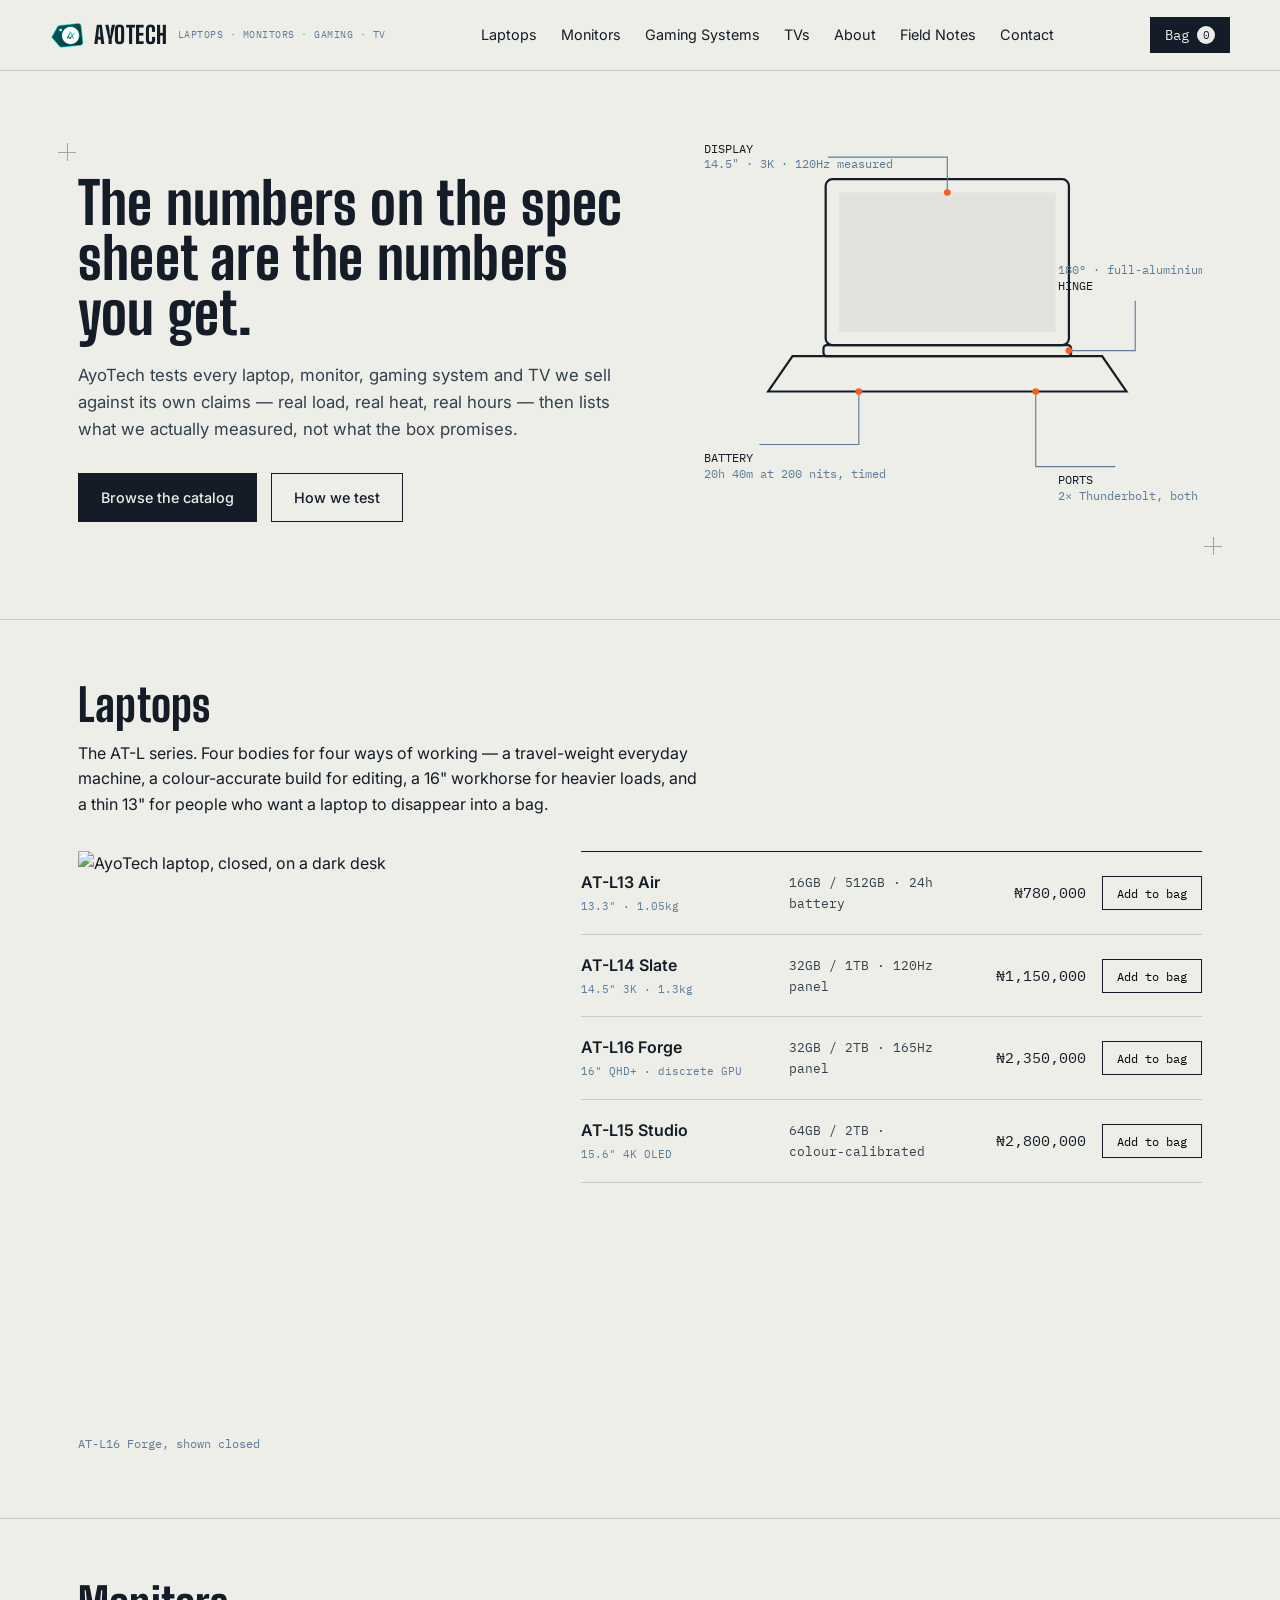
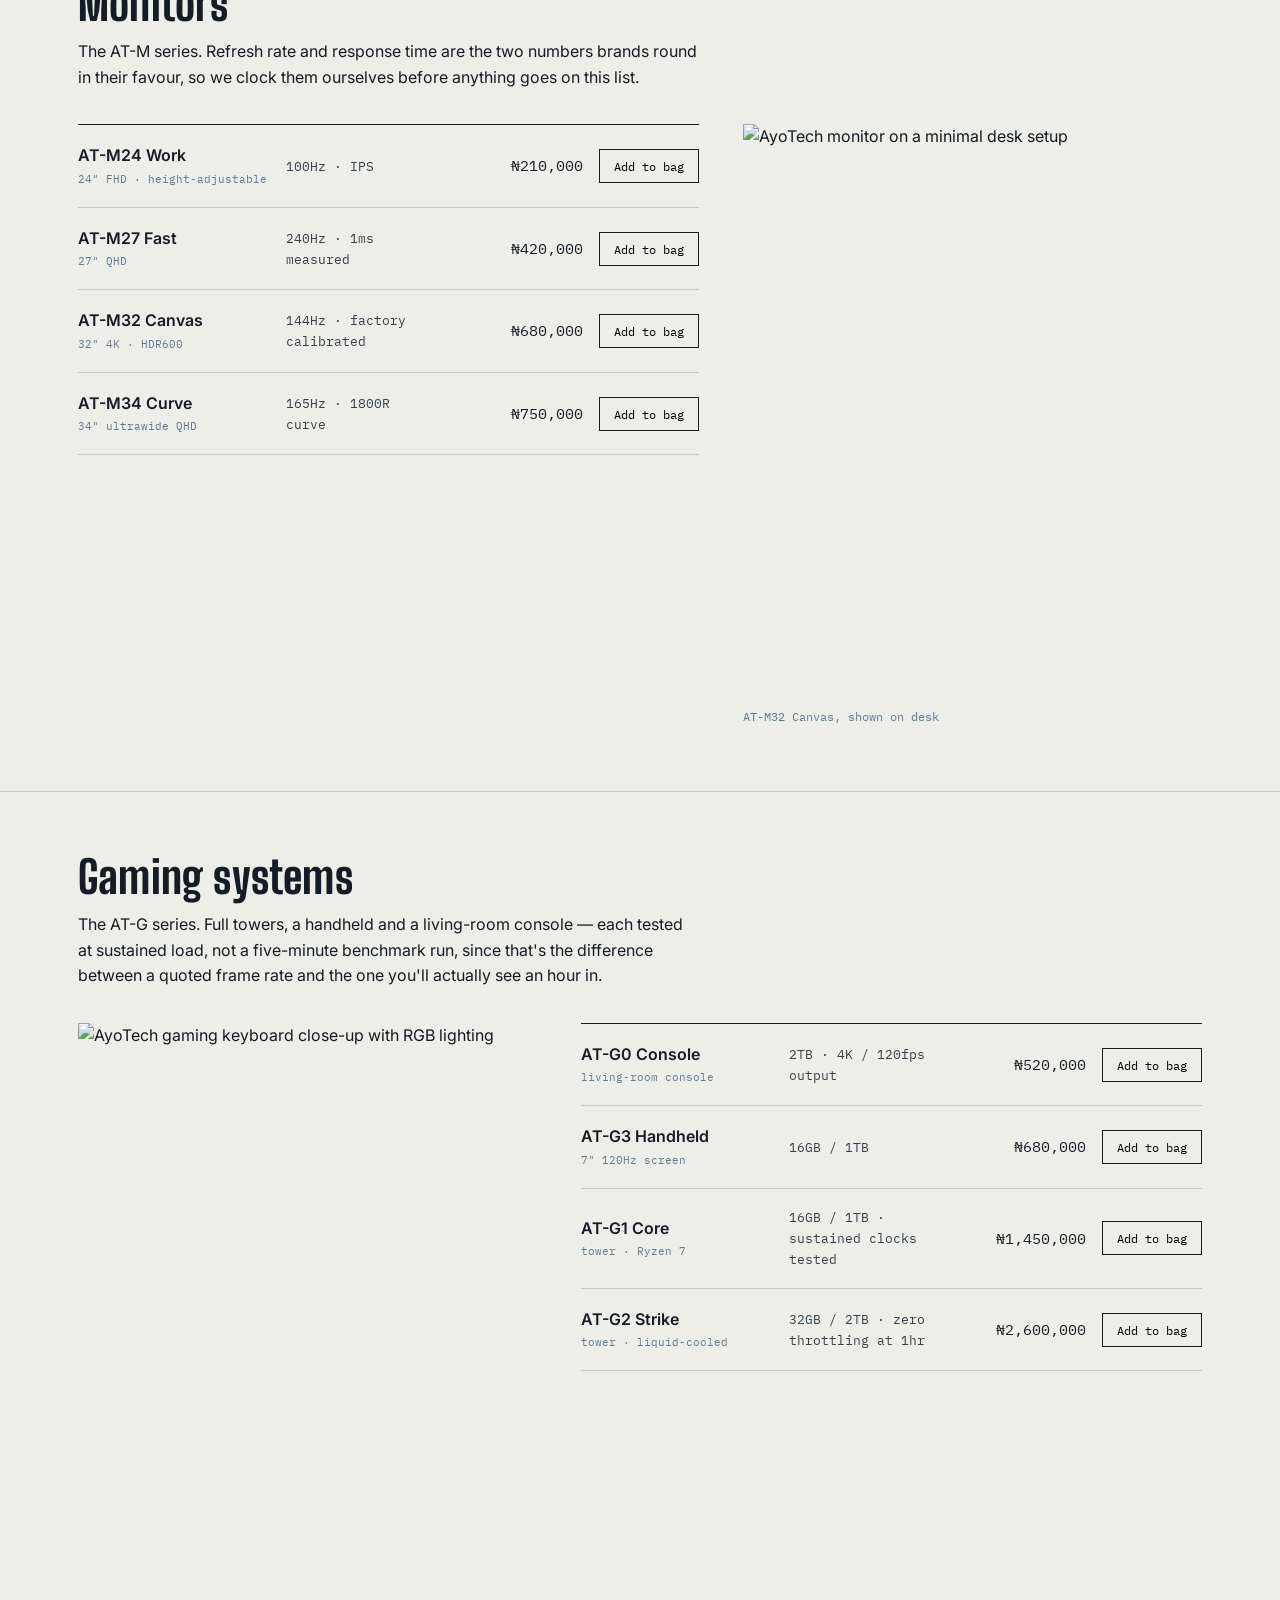
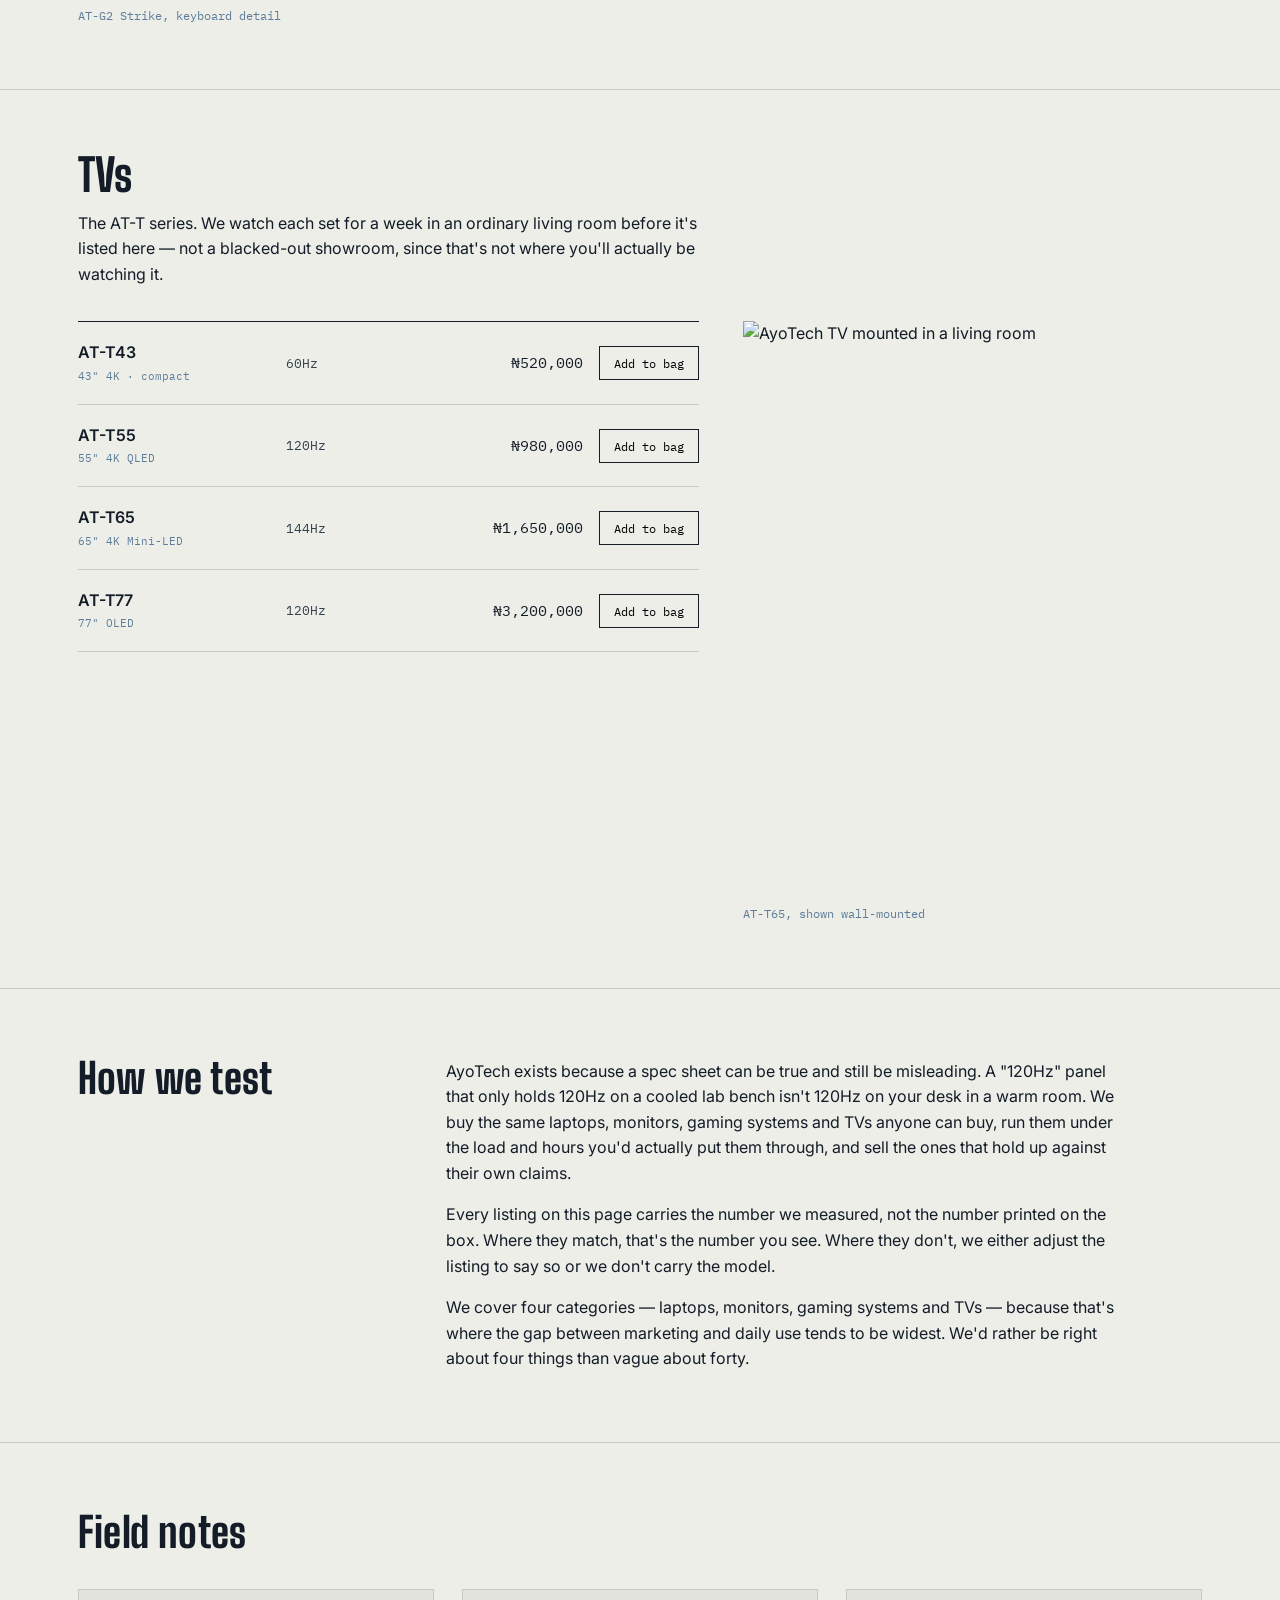
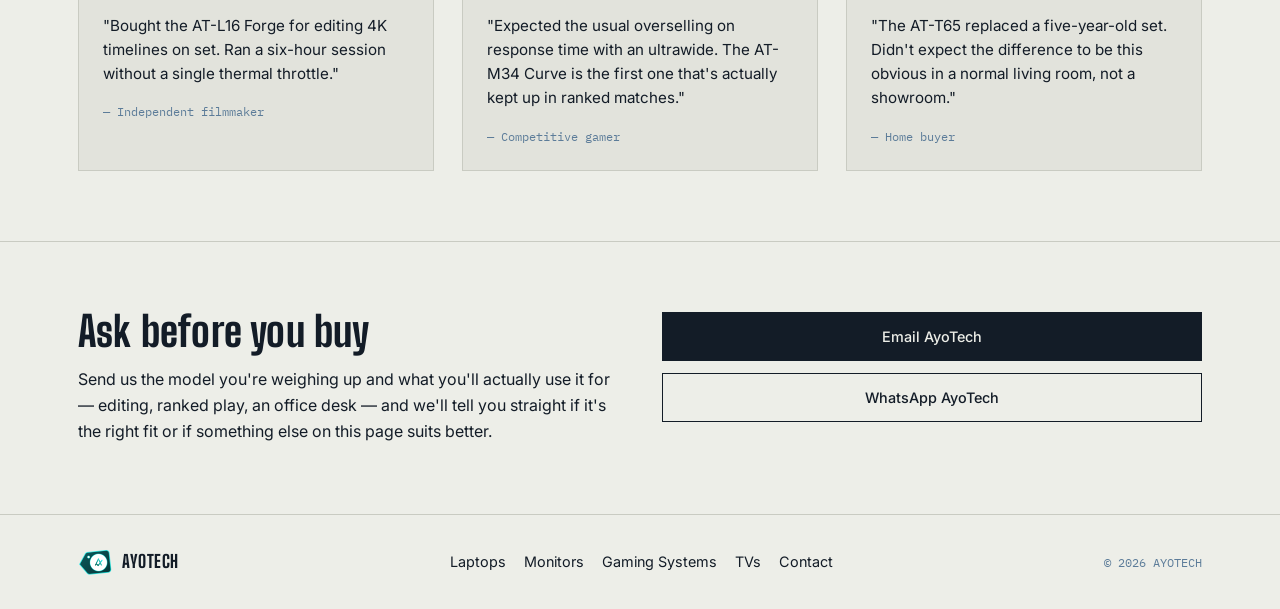
==== index.html @ f344effa "Add files via upload" ====
<!DOCTYPE html>
<html lang="en">
<head>
<meta charset="UTF-8">
<meta name="viewport" content="width=device-width, initial-scale=1.0">
<title>AyoTech Sales🧑‍💻</title>
<link rel="icon" href="ayotech-icon.png" type="image/png">
<meta name="description" content="AyoTech tests every laptop, monitor, gaming system and TV against its own spec sheet, then sells the ones that hold up.">
<link rel="preconnect" href="https://fonts.googleapis.com">
<link rel="preconnect" href="https://fonts.gstatic.com" crossorigin>
<link href="https://fonts.googleapis.com/css2?family=Big+Shoulders+Display:wght@600;700;800&family=Inter:wght@400;500;600&family=IBM+Plex+Mono:wght@400;500&display=swap" rel="stylesheet">
<link rel="stylesheet" href="style.css">
</head>
<body>
<header>
  <div class="wrap nav-row">
    <a href="#home" class="logo"><img src="ayotech-icon.png" alt="" class="logo-mark">AYOTECH<span>LAPTOPS · MONITORS · GAMING · TV</span></a>
    <nav>
      <ul>
        <li><a href="#laptops">Laptops</a></li>
        <li><a href="#monitors">Monitors</a></li>
        <li><a href="#gaming">Gaming Systems</a></li>
        <li><a href="#tvs">TVs</a></li>
        <li><a href="#about">About</a></li>
        <li><a href="#notes">Field Notes</a></li>
        <li><a href="#contact">Contact</a></li>
      </ul>
    </nav>
    <button class="cart-toggle" id="cartToggle" aria-haspopup="dialog">
      Bag <span class="cart-count" id="cartCount">0</span>
    </button>
  </div>
</header>

<div class="cart-scrim" id="cartScrim"></div>
<aside class="cart-panel" id="cartPanel" role="dialog" aria-label="Your bag">
  <div class="cart-head">
    <strong class="mono">YOUR BAG</strong>
    <button class="cart-close" id="cartClose" aria-label="Close bag">&times;</button>
  </div>
  <div class="cart-items" id="cartItems">
    <p class="cart-empty">Nothing added yet. Prices update here as you add models below.</p>
  </div>
  <div class="cart-foot">
    <div class="cart-total-row"><span>Subtotal</span><span id="cartTotal">₦0</span></div>
    <button class="btn btn-solid btn-block" id="cartWhatsapp" disabled>Send order on WhatsApp</button>
    <p class="contact-note">Opens WhatsApp with your bag listed out. Nothing is charged here — a real order is confirmed by AyoTech directly.</p>
  </div>
</aside>

<main id="home">

  <!-- HERO -->
  <section class="hero">
    <div class="wrap" style="position:relative;">
      <span class="crosshair tl" aria-hidden="true"></span>
      <span class="crosshair br" aria-hidden="true"></span>
      <div class="hero-grid">
        <div>
          <h1>The numbers on the spec sheet are the numbers you get.</h1>
          <p class="lede">AyoTech tests every laptop, monitor, gaming system and TV we sell against its own claims — real load, real heat, real hours — then lists what we actually measured, not what the box promises.</p>
          <div class="hero-ctas">
            <a href="#laptops" class="btn btn-solid">Browse the catalog</a>
            <a href="#about" class="btn btn-outline">How we test</a>
          </div>
        </div>
        <div class="diagram-wrap">
          <svg viewBox="0 0 460 380" xmlns="http://www.w3.org/2000/svg" role="img" aria-label="Diagram of a laptop with measured specifications for display, hinge, battery life and ports">
            <rect x="120" y="40" width="220" height="150" rx="6" fill="none" stroke="#131C27" stroke-width="2"/>
            <rect x="132" y="52" width="196" height="126" fill="#E2E3DC"/>
            <rect x="118" y="190" width="224" height="10" rx="3" fill="none" stroke="#131C27" stroke-width="2"/>
            <path d="M90 200 L370 200 L392 232 L68 232 Z" fill="none" stroke="#131C27" stroke-width="2"/>

            <path class="leader l1" d="M230 52 L230 20 L120 20" />
            <circle class="leader-dot" cx="230" cy="52" r="3"/>
            <text class="callout-label lbl1" x="10" y="16">DISPLAY</text>
            <text class="callout-value lbl1" x="10" y="30">14.5" · 3K · 120Hz measured</text>

            <path class="leader l2" d="M340 195 L400 195 L400 150" />
            <circle class="leader-dot" cx="340" cy="195" r="3"/>
            <text class="callout-label lbl2" x="330" y="140">HINGE</text>
            <text class="callout-value lbl2" x="330" y="126">180° · full-aluminium</text>

            <path class="leader l3" d="M150 232 L150 280 L60 280" />
            <circle class="leader-dot" cx="150" cy="232" r="3"/>
            <text class="callout-label lbl3" x="10" y="296">BATTERY</text>
            <text class="callout-value lbl3" x="10" y="310">20h 40m at 200 nits, timed</text>

            <path class="leader l4" d="M310 232 L310 300 L400 300" />
            <circle class="leader-dot" cx="310" cy="232" r="3"/>
            <text class="callout-label lbl4" x="330" y="316">PORTS</text>
            <text class="callout-value lbl4" x="330" y="330">2× Thunderbolt, both full-speed</text>
          </svg>
        </div>
      </div>
    </div>
  </section>

  <!-- LAPTOPS -->
  <section class="category" id="laptops">
    <div class="wrap">
      <div class="category-head">
        <h2>Laptops</h2>
        <p class="prose">The AT-L series. Four bodies for four ways of working — a travel-weight everyday machine, a colour-accurate build for editing, a 16" workhorse for heavier loads, and a thin 13" for people who want a laptop to disappear into a bag.</p>
      </div>
      <div class="category-body">
        <figure class="cat-image">
          <img src="https://images.unsplash.com/photo-1591051475629-5459f4f030e2?auto=format&fit=crop&fm=jpg&q=85&w=1400" alt="AyoTech laptop, closed, on a dark desk">
          <figcaption>AT-L16 Forge, shown closed</figcaption>
        </figure>
        <div class="spec-table" data-category="laptops">
          <div class="spec-row">
            <div class="spec-model">AT-L13 Air<span class="code">13.3" · 1.05kg</span></div>
            <div class="spec-detail">16GB / 512GB · 24h battery</div>
            <div class="spec-price">₦780,000</div>
            <button class="add-btn" data-name="AT-L13 Air" data-price="780000">Add to bag</button>
          </div>
          <div class="spec-row">
            <div class="spec-model">AT-L14 Slate<span class="code">14.5" 3K · 1.3kg</span></div>
            <div class="spec-detail">32GB / 1TB · 120Hz panel</div>
            <div class="spec-price">₦1,150,000</div>
            <button class="add-btn" data-name="AT-L14 Slate" data-price="1150000">Add to bag</button>
          </div>
          <div class="spec-row">
            <div class="spec-model">AT-L16 Forge<span class="code">16" QHD+ · discrete GPU</span></div>
            <div class="spec-detail">32GB / 2TB · 165Hz panel</div>
            <div class="spec-price">₦2,350,000</div>
            <button class="add-btn" data-name="AT-L16 Forge" data-price="2350000">Add to bag</button>
          </div>
          <div class="spec-row">
            <div class="spec-model">AT-L15 Studio<span class="code">15.6" 4K OLED</span></div>
            <div class="spec-detail">64GB / 2TB · colour-calibrated</div>
            <div class="spec-price">₦2,800,000</div>
            <button class="add-btn" data-name="AT-L15 Studio" data-price="2800000">Add to bag</button>
          </div>
        </div>
      </div>
    </div>
  </section>

  <!-- MONITORS -->
  <section class="category flip" id="monitors">
    <div class="wrap">
      <div class="category-head">
        <h2>Monitors</h2>
        <p class="prose">The AT-M series. Refresh rate and response time are the two numbers brands round in their favour, so we clock them ourselves before anything goes on this list.</p>
      </div>
      <div class="category-body">
        <div class="spec-table" data-category="monitors">
          <div class="spec-row">
            <div class="spec-model">AT-M24 Work<span class="code">24" FHD · height-adjustable</span></div>
            <div class="spec-detail">100Hz · IPS</div>
            <div class="spec-price">₦210,000</div>
            <button class="add-btn" data-name="AT-M24 Work" data-price="210000">Add to bag</button>
          </div>
          <div class="spec-row">
            <div class="spec-model">AT-M27 Fast<span class="code">27" QHD</span></div>
            <div class="spec-detail">240Hz · 1ms measured</div>
            <div class="spec-price">₦420,000</div>
            <button class="add-btn" data-name="AT-M27 Fast" data-price="420000">Add to bag</button>
          </div>
          <div class="spec-row">
            <div class="spec-model">AT-M32 Canvas<span class="code">32" 4K · HDR600</span></div>
            <div class="spec-detail">144Hz · factory calibrated</div>
            <div class="spec-price">₦680,000</div>
            <button class="add-btn" data-name="AT-M32 Canvas" data-price="680000">Add to bag</button>
          </div>
          <div class="spec-row">
            <div class="spec-model">AT-M34 Curve<span class="code">34" ultrawide QHD</span></div>
            <div class="spec-detail">165Hz · 1800R curve</div>
            <div class="spec-price">₦750,000</div>
            <button class="add-btn" data-name="AT-M34 Curve" data-price="750000">Add to bag</button>
          </div>
        </div>
        <figure class="cat-image">
          <img src="https://images.unsplash.com/photo-1570485071395-29b575ea3b4e?auto=format&fit=crop&fm=jpg&q=85&w=1400" alt="AyoTech monitor on a minimal desk setup">
          <figcaption>AT-M32 Canvas, shown on desk</figcaption>
        </figure>
      </div>
    </div>
  </section>

  <!-- GAMING SYSTEMS -->
  <section class="category" id="gaming">
    <div class="wrap">
      <div class="category-head">
        <h2>Gaming systems</h2>
        <p class="prose">The AT-G series. Full towers, a handheld and a living-room console — each tested at sustained load, not a five-minute benchmark run, since that's the difference between a quoted frame rate and the one you'll actually see an hour in.</p>
      </div>
      <div class="category-body">
        <figure class="cat-image">
          <img src="https://images.unsplash.com/photo-1756694938594-e760b4bd3bfb?auto=format&fit=crop&fm=jpg&q=85&w=1400" alt="AyoTech gaming keyboard close-up with RGB lighting">
          <figcaption>AT-G2 Strike, keyboard detail</figcaption>
        </figure>
        <div class="spec-table" data-category="gaming">
          <div class="spec-row">
            <div class="spec-model">AT-G0 Console<span class="code">living-room console</span></div>
            <div class="spec-detail">2TB · 4K / 120fps output</div>
            <div class="spec-price">₦520,000</div>
            <button class="add-btn" data-name="AT-G0 Console" data-price="520000">Add to bag</button>
          </div>
          <div class="spec-row">
            <div class="spec-model">AT-G3 Handheld<span class="code">7" 120Hz screen</span></div>
            <div class="spec-detail">16GB / 1TB</div>
            <div class="spec-price">₦680,000</div>
            <button class="add-btn" data-name="AT-G3 Handheld" data-price="680000">Add to bag</button>
          </div>
          <div class="spec-row">
            <div class="spec-model">AT-G1 Core<span class="code">tower · Ryzen 7</span></div>
            <div class="spec-detail">16GB / 1TB · sustained clocks tested</div>
            <div class="spec-price">₦1,450,000</div>
            <button class="add-btn" data-name="AT-G1 Core" data-price="1450000">Add to bag</button>
          </div>
          <div class="spec-row">
            <div class="spec-model">AT-G2 Strike<span class="code">tower · liquid-cooled</span></div>
            <div class="spec-detail">32GB / 2TB · zero throttling at 1hr</div>
            <div class="spec-price">₦2,600,000</div>
            <button class="add-btn" data-name="AT-G2 Strike" data-price="2600000">Add to bag</button>
          </div>
        </div>
      </div>
    </div>
  </section>

  <!-- TVS -->
  <section class="category flip" id="tvs">
    <div class="wrap">
      <div class="category-head">
        <h2>TVs</h2>
        <p class="prose">The AT-T series. We watch each set for a week in an ordinary living room before it's listed here — not a blacked-out showroom, since that's not where you'll actually be watching it.</p>
      </div>
      <div class="category-body">
        <div class="spec-table" data-category="tvs">
          <div class="spec-row">
            <div class="spec-model">AT-T43<span class="code">43" 4K · compact</span></div>
            <div class="spec-detail">60Hz</div>
            <div class="spec-price">₦520,000</div>
            <button class="add-btn" data-name="AT-T43" data-price="520000">Add to bag</button>
          </div>
          <div class="spec-row">
            <div class="spec-model">AT-T55<span class="code">55" 4K QLED</span></div>
            <div class="spec-detail">120Hz</div>
            <div class="spec-price">₦980,000</div>
            <button class="add-btn" data-name="AT-T55" data-price="980000">Add to bag</button>
          </div>
          <div class="spec-row">
            <div class="spec-model">AT-T65<span class="code">65" 4K Mini-LED</span></div>
            <div class="spec-detail">144Hz</div>
            <div class="spec-price">₦1,650,000</div>
            <button class="add-btn" data-name="AT-T65" data-price="1650000">Add to bag</button>
          </div>
          <div class="spec-row">
            <div class="spec-model">AT-T77<span class="code">77" OLED</span></div>
            <div class="spec-detail">120Hz</div>
            <div class="spec-price">₦3,200,000</div>
            <button class="add-btn" data-name="AT-T77" data-price="3200000">Add to bag</button>
          </div>
        </div>
        <figure class="cat-image">
          <img src="https://images.unsplash.com/photo-1521607630287-ee2e81ad3ced?auto=format&fit=crop&fm=jpg&q=85&w=1400" alt="AyoTech TV mounted in a living room">
          <figcaption>AT-T65, shown wall-mounted</figcaption>
        </figure>
      </div>
    </div>
  </section>

  <!-- ABOUT -->
  <section class="about" id="about">
    <div class="wrap about-grid">
      <h2>How we test</h2>
      <div class="prose" style="max-width:68ch;">
        <p>AyoTech exists because a spec sheet can be true and still be misleading. A "120Hz" panel that only holds 120Hz on a cooled lab bench isn't 120Hz on your desk in a warm room. We buy the same laptops, monitors, gaming systems and TVs anyone can buy, run them under the load and hours you'd actually put them through, and sell the ones that hold up against their own claims.</p>
        <p>Every listing on this page carries the number we measured, not the number printed on the box. Where they match, that's the number you see. Where they don't, we either adjust the listing to say so or we don't carry the model.</p>
        <p>We cover four categories — laptops, monitors, gaming systems and TVs — because that's where the gap between marketing and daily use tends to be widest. We'd rather be right about four things than vague about forty.</p>
      </div>
    </div>
  </section>

  <!-- FIELD NOTES -->
  <section class="notes" id="notes">
    <div class="wrap">
      <h2>Field notes</h2>
      <div class="notes-grid">
        <div class="note">
          <p>"Bought the AT-L16 Forge for editing 4K timelines on set. Ran a six-hour session without a single thermal throttle."</p>
          <cite>— Independent filmmaker</cite>
        </div>
        <div class="note">
          <p>"Expected the usual overselling on response time with an ultrawide. The AT-M34 Curve is the first one that's actually kept up in ranked matches."</p>
          <cite>— Competitive gamer</cite>
        </div>
        <div class="note">
          <p>"The AT-T65 replaced a five-year-old set. Didn't expect the difference to be this obvious in a normal living room, not a showroom."</p>
          <cite>— Home buyer</cite>
        </div>
      </div>
    </div>
  </section>

  <!-- CONTACT -->
  <section class="contact" id="contact">
    <div class="wrap contact-grid">
      <div>
        <h2>Ask before you buy</h2>
        <p class="prose">Send us the model you're weighing up and what you'll actually use it for — editing, ranked play, an office desk — and we'll tell you straight if it's the right fit or if something else on this page suits better.</p>
      </div>
      <div class="contact-actions">
        <a class="btn btn-solid btn-block" href="https://mail.google.com/mail/?view=cm&to=bashirabdullateef2009@gmail.com">Email AyoTech</a>
        <a class="btn btn-outline btn-block" href="https://wa.me/2348106274076" target="_blank" rel="noopener">WhatsApp AyoTech</a>
      </div>
    </div>
  </section>

</main>

<footer>
  <div class="wrap footer-row">
    <span class="logo" style="font-size:1.1rem;"><img src="ayotech-icon.png" alt="AyoTech" class="logo-mark">AYOTECH</span>
    <nav>
      <ul>
        <li><a href="#laptops">Laptops</a></li>
        <li><a href="#monitors">Monitors</a></li>
        <li><a href="#gaming">Gaming Systems</a></li>
        <li><a href="#tvs">TVs</a></li>
        <li><a href="#contact">Contact</a></li>
      </ul>
    </nav>
    <span class="copy">© 2026 AYOTECH</span>
  </div>
</footer>

<script src="main.js"></script>
</body>
</html>
---- style.css ----
:root{
    --paper:#EDEEE8;
    --panel:#E2E3DC;
    --ink:#131C27;
    --steel:#5C7C99;
    --hairline:#C9CBC2;
    --signal:#FF5A1F;
    --signal-dark:#DD4A16;
  }
  *{box-sizing:border-box;margin:0;padding:0;}
  html{scroll-behavior:smooth;}
  body{
    background:var(--paper);
    color:var(--ink);
    font-family:'Inter',sans-serif;
    font-size:16px;
    line-height:1.6;
    -webkit-font-smoothing:antialiased;
  }
  h1,h2,h3{
    font-family:'Big Shoulders Display',sans-serif;
    font-weight:800;
    line-height:0.95;
    letter-spacing:0.2px;
  }
  .mono{font-family:'IBM Plex Mono',monospace;}
  a{color:inherit;}
  img{display:block;max-width:100%;height:auto;}
  button{font-family:inherit;cursor:pointer;border:none;background:none;}
  :focus-visible{outline:2px solid var(--signal);outline-offset:2px;}

  .wrap{max-width:1180px;margin:0 auto;padding:0 28px;}
  .prose{max-width:62ch;}

  /* ---------- Header ---------- */
  header{
    position:sticky;top:0;z-index:40;
    background:rgba(237,238,232,0.94);
    backdrop-filter:blur(6px);
    border-bottom:1px solid var(--hairline);
  }
  .nav-row{
    display:flex;align-items:center;justify-content:space-between;
    padding:16px 0;gap:20px;flex-wrap:wrap;
  }
  .logo{
    font-family:'Big Shoulders Display',sans-serif;
    font-weight:800;font-size:1.5rem;letter-spacing:0.5px;
    display:flex;align-items:center;gap:10px;
    text-decoration:none;
  }
  .logo-mark{
    width:34px;height:34px;object-fit:contain;flex:none;
  }
  .logo span{
    font-family:'IBM Plex Mono',monospace;
    font-size:0.62rem;font-weight:400;color:var(--steel);
  }
  nav ul{list-style:none;display:flex;gap:24px;flex-wrap:wrap;}
  nav a{
    font-size:0.9rem;text-decoration:none;color:var(--ink);
    border-bottom:1px solid transparent;padding-bottom:2px;
  }
  nav a:hover{border-bottom-color:var(--ink);}
  .cart-toggle{
    display:flex;align-items:center;gap:8px;
    font-family:'IBM Plex Mono',monospace;font-size:0.85rem;
    border:1px solid var(--ink);padding:8px 14px;
    background:var(--ink);color:var(--paper);
  }
  .cart-toggle:hover{background:var(--signal);border-color:var(--signal);}
  .cart-count{
    background:var(--paper);color:var(--ink);
    border-radius:50%;min-width:18px;height:18px;
    display:inline-flex;align-items:center;justify-content:center;
    font-size:0.7rem;padding:0 4px;
  }

  /* ---------- Cart panel ---------- */
  .cart-panel{
    position:fixed;top:0;right:0;height:100%;width:min(380px,100%);
    background:var(--paper);border-left:1px solid var(--hairline);
    z-index:60;transform:translateX(100%);transition:transform 0.28s ease;
    display:flex;flex-direction:column;
  }
  .cart-panel.open{transform:translateX(0);}
  .cart-head{
    display:flex;justify-content:space-between;align-items:center;
    padding:20px 24px;border-bottom:1px solid var(--hairline);
  }
  .cart-close{font-size:1.4rem;line-height:1;}
  .cart-items{flex:1;overflow-y:auto;padding:8px 24px;}
  .cart-item{
    padding:14px 0;border-bottom:1px solid var(--hairline);
    font-size:0.9rem;
  }
  .cart-item .cart-item-name{font-weight:600;display:block;}
  .cart-item .cart-item-code{color:var(--steel);font-family:'IBM Plex Mono',monospace;font-size:0.75rem;display:block;margin-top:2px;}
  .cart-item button{color:var(--signal-dark);font-size:0.78rem;text-decoration:underline;margin-top:6px;}
  .cart-empty{padding:40px 0;color:var(--steel);font-size:0.9rem;}
  .cart-foot{padding:20px 24px;border-top:1px solid var(--hairline);}
  .cart-total-row{display:flex;justify-content:space-between;font-family:'IBM Plex Mono',monospace;font-size:1rem;margin-bottom:14px;}
  .cart-scrim{
    position:fixed;inset:0;background:rgba(19,28,39,0.35);
    z-index:50;opacity:0;pointer-events:none;transition:opacity 0.28s ease;
  }
  .cart-scrim.open{opacity:1;pointer-events:auto;}

  .btn{
    display:inline-block;padding:12px 22px;
    font-size:0.9rem;font-weight:500;
    border:1px solid var(--ink);
    text-decoration:none;
  }
  .btn-solid{background:var(--ink);color:var(--paper);}
  .btn-solid:hover{background:var(--signal);border-color:var(--signal);}
  .btn-outline{background:transparent;color:var(--ink);}
  .btn-outline:hover{background:var(--ink);color:var(--paper);}
  .btn-block{display:block;width:100%;text-align:center;}
  .btn[disabled]{opacity:0.45;cursor:not-allowed;}

  /* ---------- Hero ---------- */
  .hero{padding:64px 0 56px;position:relative;}
  .hero-grid{display:grid;grid-template-columns:1.1fr 1fr;gap:56px;align-items:center;}
  .hero h1{font-size:clamp(2.4rem,5vw,3.6rem);margin-bottom:22px;}
  .hero p.lede{font-size:1.05rem;margin-bottom:30px;color:#33404D;}
  .hero-ctas{display:flex;gap:14px;flex-wrap:wrap;}
  .crosshair{position:absolute;width:18px;height:18px;opacity:0.35;pointer-events:none;}
  .crosshair::before,.crosshair::after{content:"";position:absolute;background:var(--ink);}
  .crosshair::before{width:100%;height:1px;top:50%;}
  .crosshair::after{height:100%;width:1px;left:50%;}
  .crosshair.tl{top:8px;left:8px;}
  .crosshair.br{bottom:8px;right:8px;}

  .diagram-wrap{position:relative;}
  .diagram-wrap svg{width:100%;height:auto;}
  .leader{stroke:var(--steel);stroke-width:1;fill:none;stroke-dasharray:140;stroke-dashoffset:140;}
  .leader-dot{fill:var(--signal);}
  .callout-label{font-family:'IBM Plex Mono',monospace;font-size:11px;fill:var(--ink);opacity:0;}
  .callout-value{font-family:'IBM Plex Mono',monospace;font-size:11px;fill:var(--steel);opacity:0;}
  @media (prefers-reduced-motion: no-preference){
    .leader{animation:draw 0.9s ease forwards;}
    .callout-label,.callout-value{animation:fadein 0.5s ease forwards;}
    .leader.l1{animation-delay:0.2s;} .leader.l2{animation-delay:0.5s;}
    .leader.l3{animation-delay:0.8s;} .leader.l4{animation-delay:1.1s;}
    .lbl1{animation-delay:1.0s;} .lbl2{animation-delay:1.3s;}
    .lbl3{animation-delay:1.6s;} .lbl4{animation-delay:1.9s;}
  }
  @media (prefers-reduced-motion: reduce){
    .leader{stroke-dashoffset:0;}
    .callout-label,.callout-value{opacity:1;}
  }
  @keyframes draw{to{stroke-dashoffset:0;}}
  @keyframes fadein{to{opacity:1;}}

  /* ---------- Category sections ---------- */
  .category{padding:64px 0;border-top:1px solid var(--hairline);}
  .category-head{margin-bottom:34px;}
  .category h2{font-size:clamp(2rem,4vw,2.8rem);margin-bottom:14px;}
  .category-body{display:grid;grid-template-columns:0.85fr 1.15fr;gap:44px;align-items:start;}
  .category.flip .category-body{grid-template-columns:1.15fr 0.85fr;}
  .category.flip .cat-image{order:2;}
  .cat-image{position:relative;}
  .cat-image img{width:100%;aspect-ratio:4/5;object-fit:cover;filter:saturate(0.92) contrast(1.02);}
  .cat-image figcaption{
    font-family:'IBM Plex Mono',monospace;font-size:0.72rem;color:var(--steel);
    margin-top:10px;
  }

  .spec-table{border-top:1px solid var(--ink);}
  .spec-row{
    display:grid;grid-template-columns:1.3fr 1fr 0.9fr auto;gap:16px;
    align-items:center;padding:18px 0;border-bottom:1px solid var(--hairline);
  }
  .spec-row:hover{background:var(--panel);}
  .spec-model{font-weight:600;}
  .spec-model .code{display:block;font-family:'IBM Plex Mono',monospace;font-size:0.7rem;color:var(--steel);font-weight:400;margin-top:2px;}
  .spec-detail{font-family:'IBM Plex Mono',monospace;font-size:0.82rem;color:#33404D;}
  .spec-price{font-family:'IBM Plex Mono',monospace;font-size:0.92rem;text-align:right;}
  .add-btn{
    font-family:'IBM Plex Mono',monospace;font-size:0.78rem;
    border:1px solid var(--ink);padding:8px 14px;white-space:nowrap;
  }
  .add-btn:hover{background:var(--ink);color:var(--paper);}
  .add-btn.added{background:var(--signal);border-color:var(--signal);color:var(--paper);}

  @media (max-width:760px){
    .spec-row{grid-template-columns:1fr;gap:6px;padding:16px 0;}
    .spec-price{text-align:left;}
  }

  /* ---------- About ---------- */
  .about{padding:70px 0;border-top:1px solid var(--hairline);}
  .about-grid{display:grid;grid-template-columns:0.6fr 1.4fr;gap:44px;}
  .about h2{font-size:clamp(1.9rem,3.6vw,2.6rem);}
  .about p + p{margin-top:16px;}

  /* ---------- Field notes ---------- */
  .notes{padding:70px 0;border-top:1px solid var(--hairline);}
  .notes h2{font-size:clamp(1.9rem,3.6vw,2.6rem);margin-bottom:36px;}
  .notes-grid{display:grid;grid-template-columns:repeat(3,1fr);gap:28px;}
  .note{border:1px solid var(--hairline);padding:24px;background:var(--panel);}
  .note p{font-size:0.95rem;margin-bottom:16px;}
  .note cite{
    font-style:normal;font-family:'IBM Plex Mono',monospace;
    font-size:0.75rem;color:var(--steel);display:block;
  }
  @media (max-width:900px){.notes-grid{grid-template-columns:1fr;}}

  /* ---------- Contact ---------- */
  .contact{padding:70px 0;border-top:1px solid var(--hairline);}
  .contact-grid{display:grid;grid-template-columns:1fr 1fr;gap:44px;align-items:start;}
  .contact h2{font-size:clamp(1.9rem,3.6vw,2.6rem);margin-bottom:16px;}
  .contact-actions{display:flex;flex-direction:column;gap:12px;}
  .contact-note{font-size:0.8rem;color:var(--steel);margin-top:14px;}

  /* ---------- Footer ---------- */
  footer{border-top:1px solid var(--hairline);padding:30px 0;}
  .footer-row{display:flex;justify-content:space-between;align-items:center;flex-wrap:wrap;gap:14px;}
  footer nav ul{gap:18px;}
  footer .copy{font-family:'IBM Plex Mono',monospace;font-size:0.75rem;color:var(--steel);}

  @media (max-width:860px){
    .hero-grid{grid-template-columns:1fr;}
    .category-body,.category.flip .category-body{grid-template-columns:1fr;}
    .category.flip .cat-image{order:0;}
    .about-grid,.contact-grid{grid-template-columns:1fr;}
  }
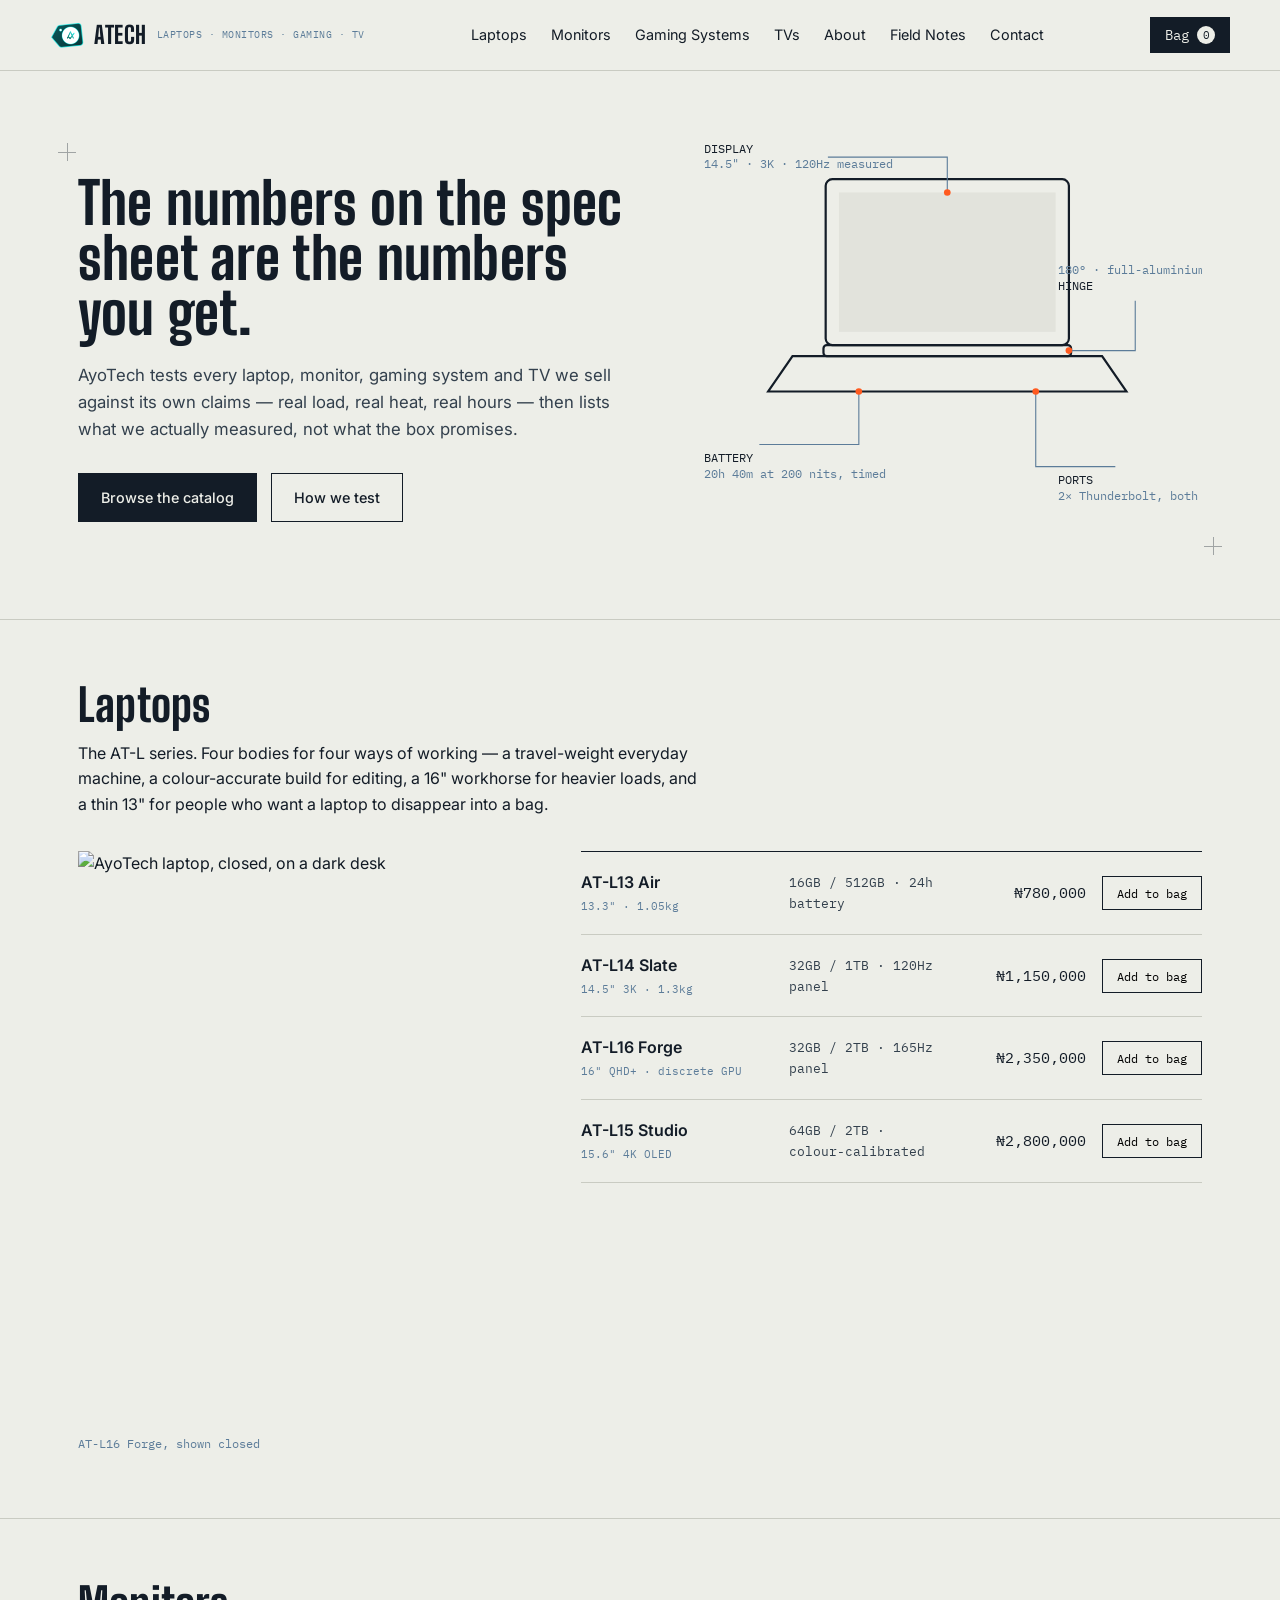
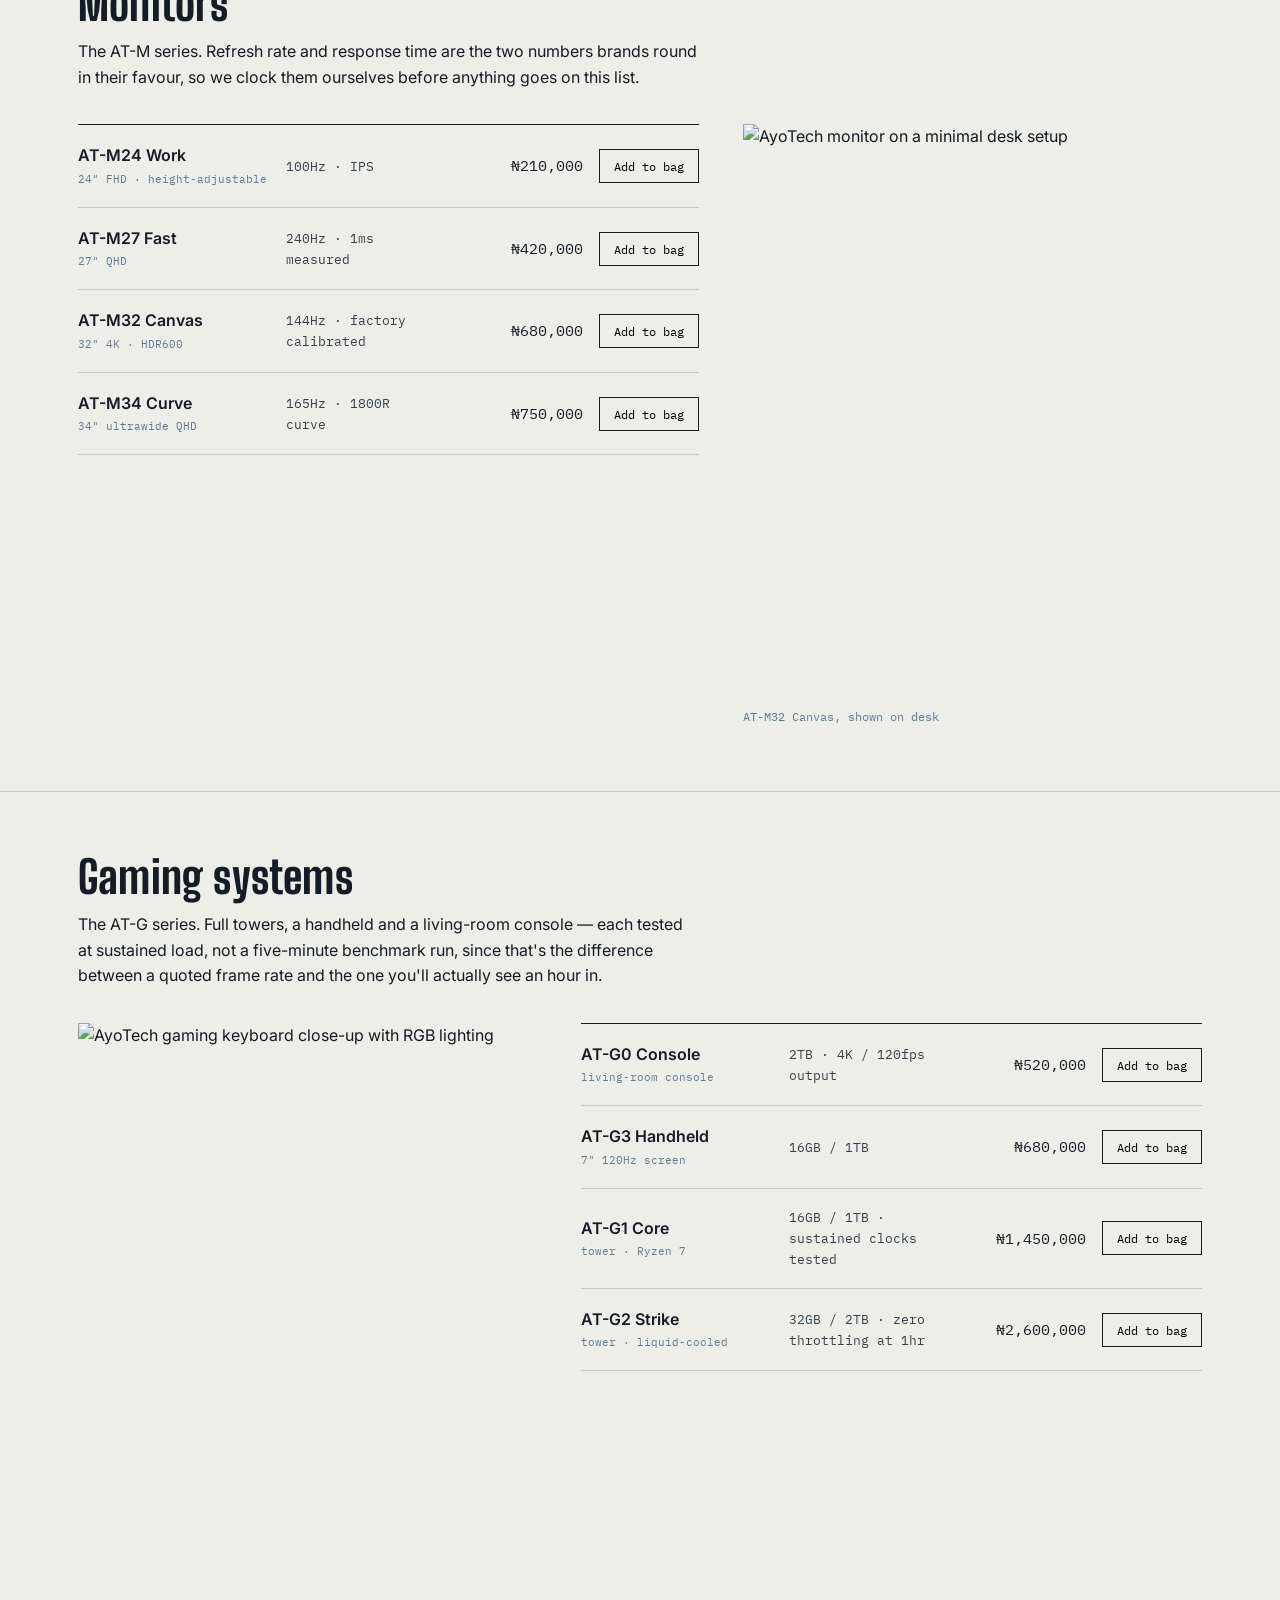
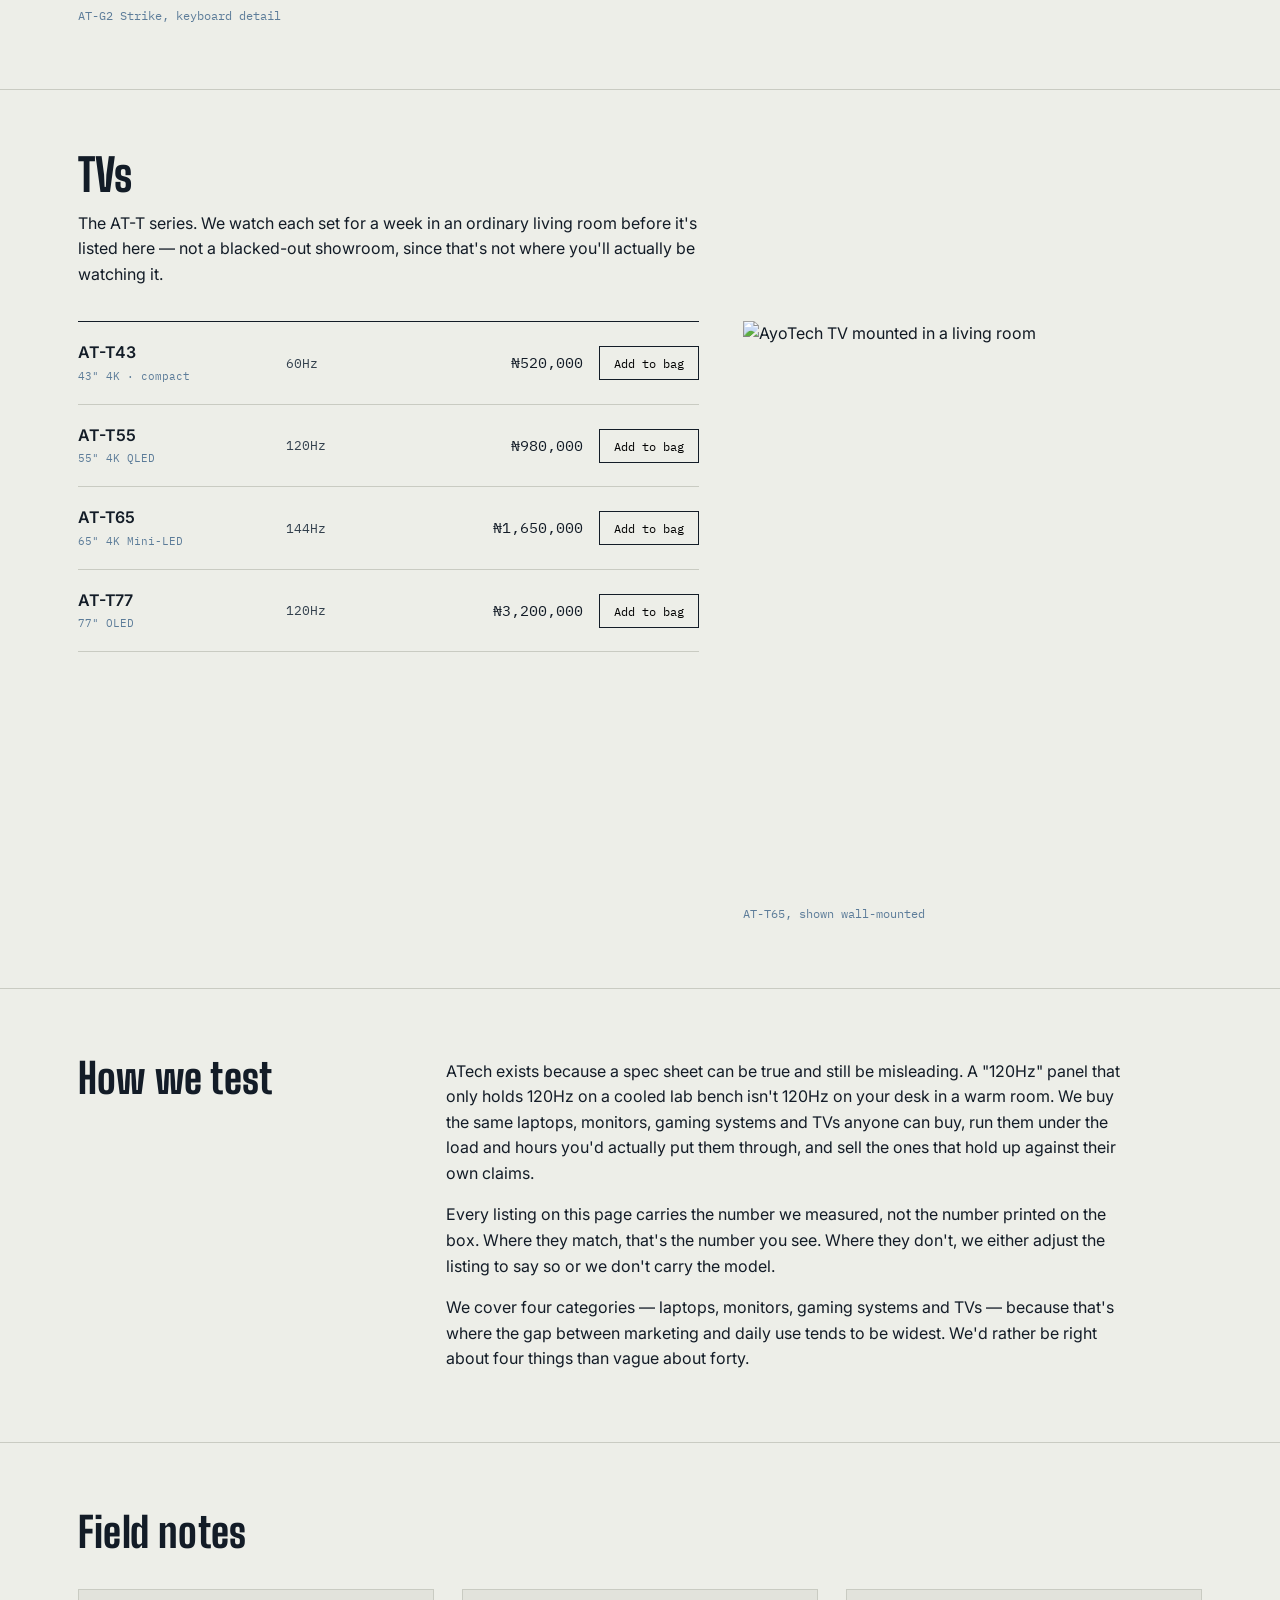
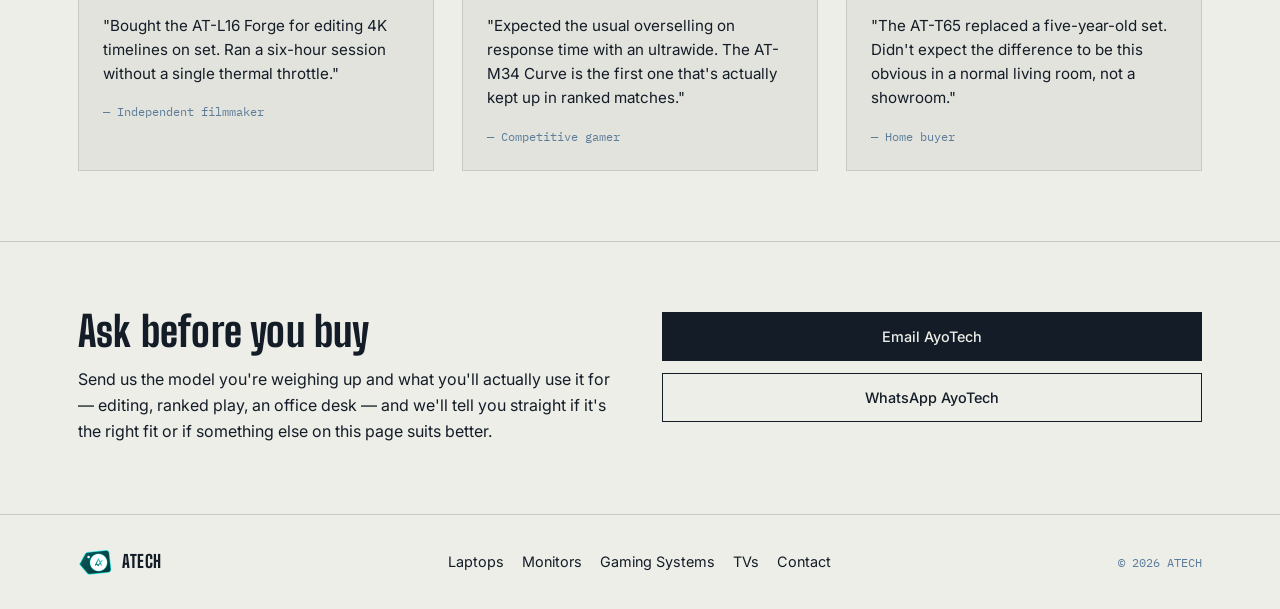
==== commit ddc56b31: "Rename AyoTech to ATech in index.html" ====
--- a/index.html
+++ b/index.html
@@ -3,8 +3,7 @@
 <head>
 <meta charset="UTF-8">
 <meta name="viewport" content="width=device-width, initial-scale=1.0">
-<title>AyoTech Sales🧑‍💻</title>
-<link rel="icon" href="ayotech-icon.png" type="image/png">
+<title>ATech Sales🧑‍💻</title>
 <meta name="description" content="AyoTech tests every laptop, monitor, gaming system and TV against its own spec sheet, then sells the ones that hold up.">
 <link rel="preconnect" href="https://fonts.googleapis.com">
 <link rel="preconnect" href="https://fonts.gstatic.com" crossorigin>
@@ -14,8 +13,11 @@
 <body>
 <header>
   <div class="wrap nav-row">
-    <a href="#home" class="logo"><img src="ayotech-icon.png" alt="" class="logo-mark">AYOTECH<span>LAPTOPS · MONITORS · GAMING · TV</span></a>
-    <nav>
+    <a href="#home" class="logo"><img src="ayotech-icon.png" alt="" class="logo-mark">ATECH<span>LAPTOPS · MONITORS · GAMING · TV</span></a>
+    <button class="nav-toggle" id="navToggle" aria-expanded="false" aria-controls="siteNav" aria-label="Open menu">
+      <span></span><span></span><span></span>
+    </button>
+    <nav id="siteNav">
       <ul>
         <li><a href="#laptops">Laptops</a></li>
         <li><a href="#monitors">Monitors</a></li>
@@ -44,7 +46,7 @@
   <div class="cart-foot">
     <div class="cart-total-row"><span>Subtotal</span><span id="cartTotal">₦0</span></div>
     <button class="btn btn-solid btn-block" id="cartWhatsapp" disabled>Send order on WhatsApp</button>
-    <p class="contact-note">Opens WhatsApp with your bag listed out. Nothing is charged here — a real order is confirmed by AyoTech directly.</p>
+    <p class="contact-note">Opens WhatsApp with your bag listed out. Nothing is charged here — a real order is confirmed by ATech directly.</p>
   </div>
 </aside>
 
@@ -269,7 +271,7 @@
     <div class="wrap about-grid">
       <h2>How we test</h2>
       <div class="prose" style="max-width:68ch;">
-        <p>AyoTech exists because a spec sheet can be true and still be misleading. A "120Hz" panel that only holds 120Hz on a cooled lab bench isn't 120Hz on your desk in a warm room. We buy the same laptops, monitors, gaming systems and TVs anyone can buy, run them under the load and hours you'd actually put them through, and sell the ones that hold up against their own claims.</p>
+        <p>ATech exists because a spec sheet can be true and still be misleading. A "120Hz" panel that only holds 120Hz on a cooled lab bench isn't 120Hz on your desk in a warm room. We buy the same laptops, monitors, gaming systems and TVs anyone can buy, run them under the load and hours you'd actually put them through, and sell the ones that hold up against their own claims.</p>
         <p>Every listing on this page carries the number we measured, not the number printed on the box. Where they match, that's the number you see. Where they don't, we either adjust the listing to say so or we don't carry the model.</p>
         <p>We cover four categories — laptops, monitors, gaming systems and TVs — because that's where the gap between marketing and daily use tends to be widest. We'd rather be right about four things than vague about forty.</p>
       </div>
@@ -315,7 +317,7 @@
 
 <footer>
   <div class="wrap footer-row">
-    <span class="logo" style="font-size:1.1rem;"><img src="ayotech-icon.png" alt="AyoTech" class="logo-mark">AYOTECH</span>
+    <span class="logo" style="font-size:1.1rem;"><img src="ayotech-icon.png" alt="AyoTech" class="logo-mark">ATECH</span>
     <nav>
       <ul>
         <li><a href="#laptops">Laptops</a></li>
@@ -325,7 +327,7 @@
         <li><a href="#contact">Contact</a></li>
       </ul>
     </nav>
-    <span class="copy">© 2026 AYOTECH</span>
+    <span class="copy">© 2026 ATECH</span>
   </div>
 </footer>
 
--- a/style.css
+++ b/style.css
@@ -9,7 +9,8 @@
     --signal-dark:#DD4A16;
   }
   *{box-sizing:border-box;margin:0;padding:0;}
-  html{scroll-behavior:smooth;}
+  html{scroll-behavior:smooth;}
+  section[id], main[id]{scroll-margin-top:84px;}
   body{
     background:var(--paper);
     color:var(--ink);
@@ -61,15 +62,30 @@
   nav a{
     font-size:0.9rem;text-decoration:none;color:var(--ink);
     border-bottom:1px solid transparent;padding-bottom:2px;
+    transition:border-color 0.2s ease, color 0.2s ease;
   }
   nav a:hover{border-bottom-color:var(--ink);}
+
+  .nav-toggle{
+    display:none;flex-direction:column;justify-content:center;gap:5px;
+    width:34px;height:34px;padding:0;
+  }
+  .nav-toggle span{
+    display:block;width:22px;height:2px;background:var(--ink);
+    transition:transform 0.25s ease, opacity 0.2s ease;
+  }
+  .nav-toggle[aria-expanded="true"] span:nth-child(1){transform:translateY(7px) rotate(45deg);}
+  .nav-toggle[aria-expanded="true"] span:nth-child(2){opacity:0;}
+  .nav-toggle[aria-expanded="true"] span:nth-child(3){transform:translateY(-7px) rotate(-45deg);}
   .cart-toggle{
     display:flex;align-items:center;gap:8px;
     font-family:'IBM Plex Mono',monospace;font-size:0.85rem;
     border:1px solid var(--ink);padding:8px 14px;
     background:var(--ink);color:var(--paper);
+    transition:background 0.2s ease, border-color 0.2s ease, transform 0.15s ease;
   }
   .cart-toggle:hover{background:var(--signal);border-color:var(--signal);}
+  .cart-toggle:active{transform:scale(0.97);}
   .cart-count{
     background:var(--paper);color:var(--ink);
     border-radius:50%;min-width:18px;height:18px;
@@ -112,7 +128,9 @@
     font-size:0.9rem;font-weight:500;
     border:1px solid var(--ink);
     text-decoration:none;
-  }
+    transition:background 0.2s ease, color 0.2s ease, border-color 0.2s ease, transform 0.15s ease;
+  }
+  .btn:active{transform:scale(0.97);}
   .btn-solid{background:var(--ink);color:var(--paper);}
   .btn-solid:hover{background:var(--signal);border-color:var(--signal);}
   .btn-outline{background:transparent;color:var(--ink);}
@@ -161,8 +179,9 @@
   .category-body{display:grid;grid-template-columns:0.85fr 1.15fr;gap:44px;align-items:start;}
   .category.flip .category-body{grid-template-columns:1.15fr 0.85fr;}
   .category.flip .cat-image{order:2;}
-  .cat-image{position:relative;}
-  .cat-image img{width:100%;aspect-ratio:4/5;object-fit:cover;filter:saturate(0.92) contrast(1.02);}
+  .cat-image{position:relative;overflow:hidden;}
+  .cat-image img{width:100%;aspect-ratio:4/5;object-fit:cover;filter:saturate(0.92) contrast(1.02);transition:transform 0.5s ease;}
+  .cat-image:hover img{transform:scale(1.04);}
   .cat-image figcaption{
     font-family:'IBM Plex Mono',monospace;font-size:0.72rem;color:var(--steel);
     margin-top:10px;
@@ -172,6 +191,7 @@
   .spec-row{
     display:grid;grid-template-columns:1.3fr 1fr 0.9fr auto;gap:16px;
     align-items:center;padding:18px 0;border-bottom:1px solid var(--hairline);
+    transition:background 0.2s ease;
   }
   .spec-row:hover{background:var(--panel);}
   .spec-model{font-weight:600;}
@@ -181,8 +201,10 @@
   .add-btn{
     font-family:'IBM Plex Mono',monospace;font-size:0.78rem;
     border:1px solid var(--ink);padding:8px 14px;white-space:nowrap;
+    transition:background 0.2s ease, color 0.2s ease, border-color 0.2s ease, transform 0.15s ease;
   }
   .add-btn:hover{background:var(--ink);color:var(--paper);}
+  .add-btn:active{transform:scale(0.95);}
   .add-btn.added{background:var(--signal);border-color:var(--signal);color:var(--paper);}
 
   @media (max-width:760px){
@@ -227,3 +249,38 @@
     .category.flip .cat-image{order:0;}
     .about-grid,.contact-grid{grid-template-columns:1fr;}
   }
+
+  @media (max-width:760px){
+    .nav-toggle{display:flex;}
+    nav#siteNav{
+      display:block;
+      position:absolute;top:100%;left:0;right:0;
+      background:var(--paper);border-bottom:1px solid var(--hairline);
+      max-height:0;overflow:hidden;
+      transition:max-height 0.3s ease;
+    }
+    nav#siteNav.open{max-height:400px;}
+    nav#siteNav ul{flex-direction:column;gap:0;padding:8px 28px 18px;}
+    nav#siteNav li{border-bottom:1px solid var(--hairline);}
+    nav#siteNav li:last-child{border-bottom:none;}
+    nav#siteNav a{display:block;padding:12px 0;}
+    .nav-row{position:relative;}
+    footer nav ul{flex-direction:row;flex-wrap:wrap;}
+  }
+
+  @media (max-width:480px){
+    .wrap{padding:0 18px;}
+    .hero{padding:44px 0 40px;}
+    .hero h1{font-size:2rem;}
+    .hero p.lede{font-size:0.95rem;}
+    .btn{padding:11px 18px;font-size:0.85rem;}
+    .category{padding:48px 0;}
+    .category h2{font-size:1.7rem;}
+    .spec-row{gap:8px;padding:14px 0;}
+    .notes-grid{gap:18px;}
+    .note{padding:18px;}
+    .cart-panel{width:100%;}
+    .logo{font-size:1.2rem;}
+    .logo span{display:none;}
+    .footer-row{flex-direction:column;align-items:flex-start;gap:16px;}
+  }
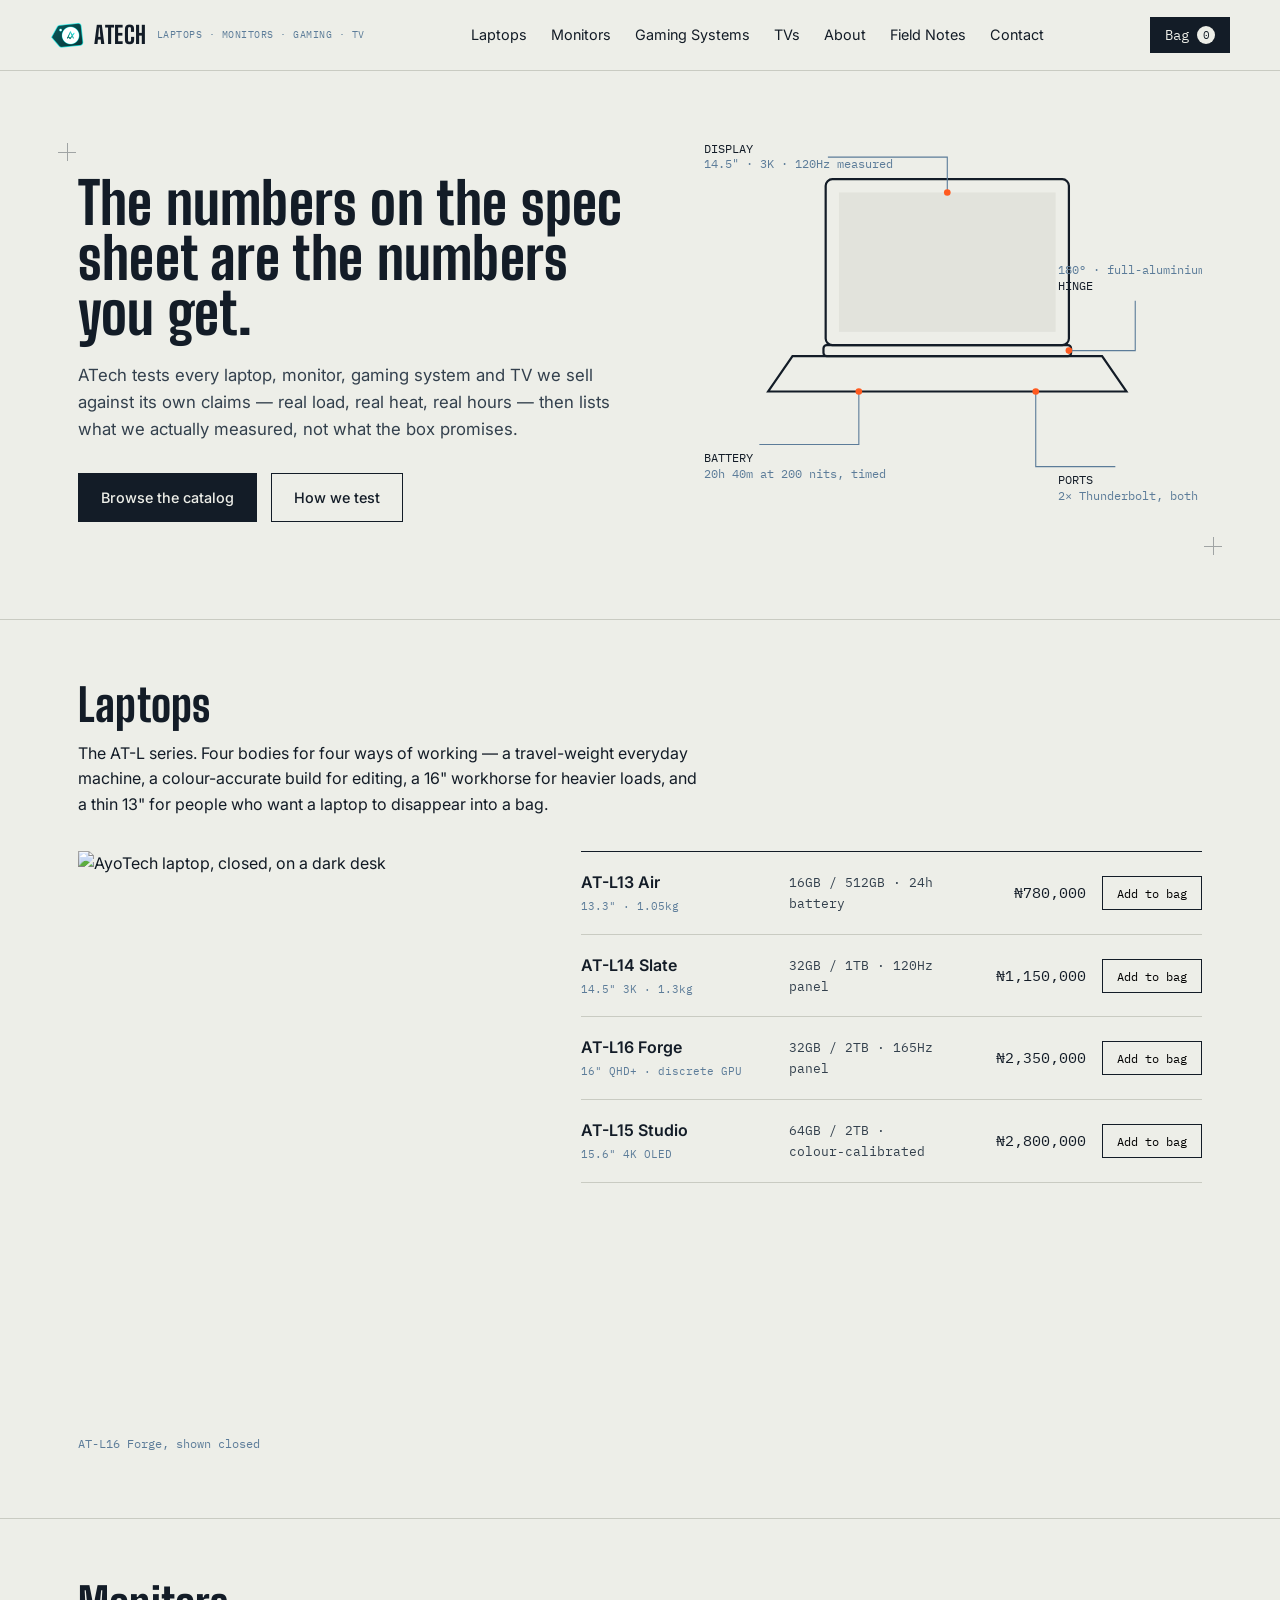
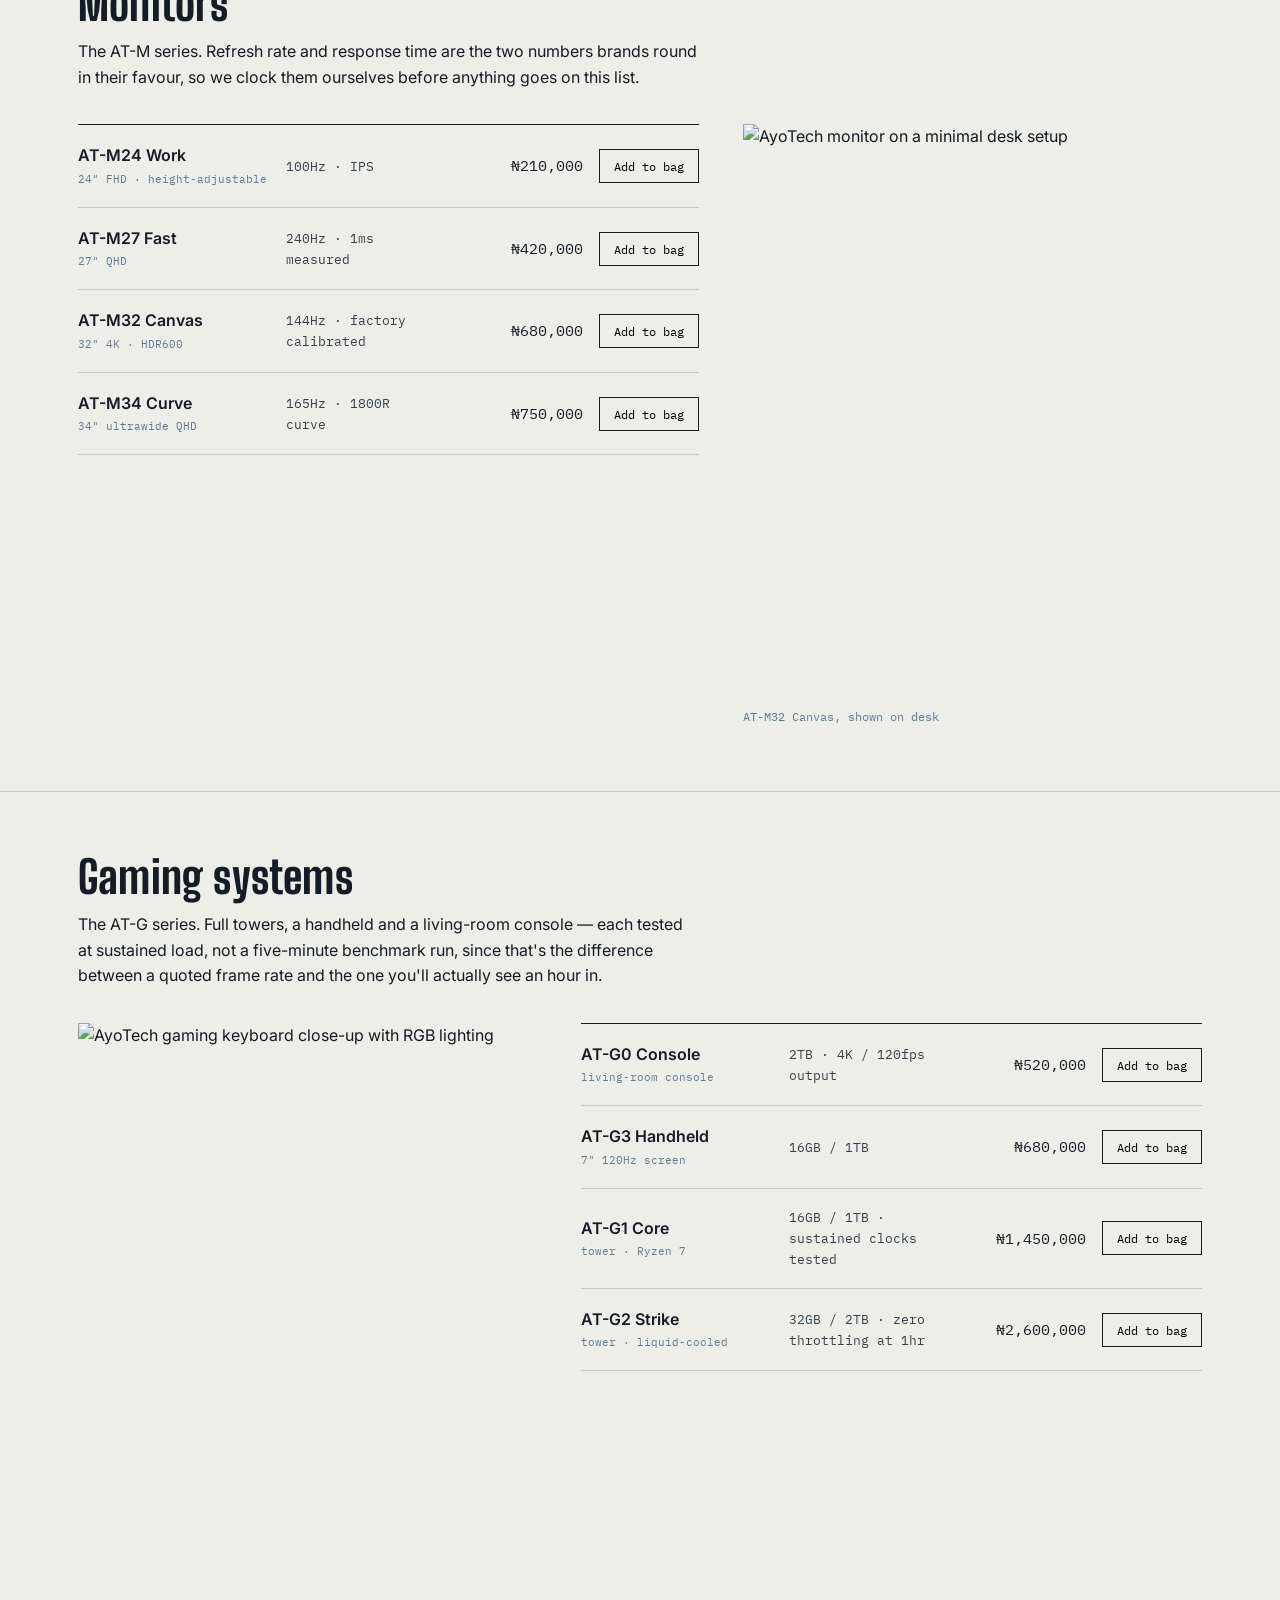
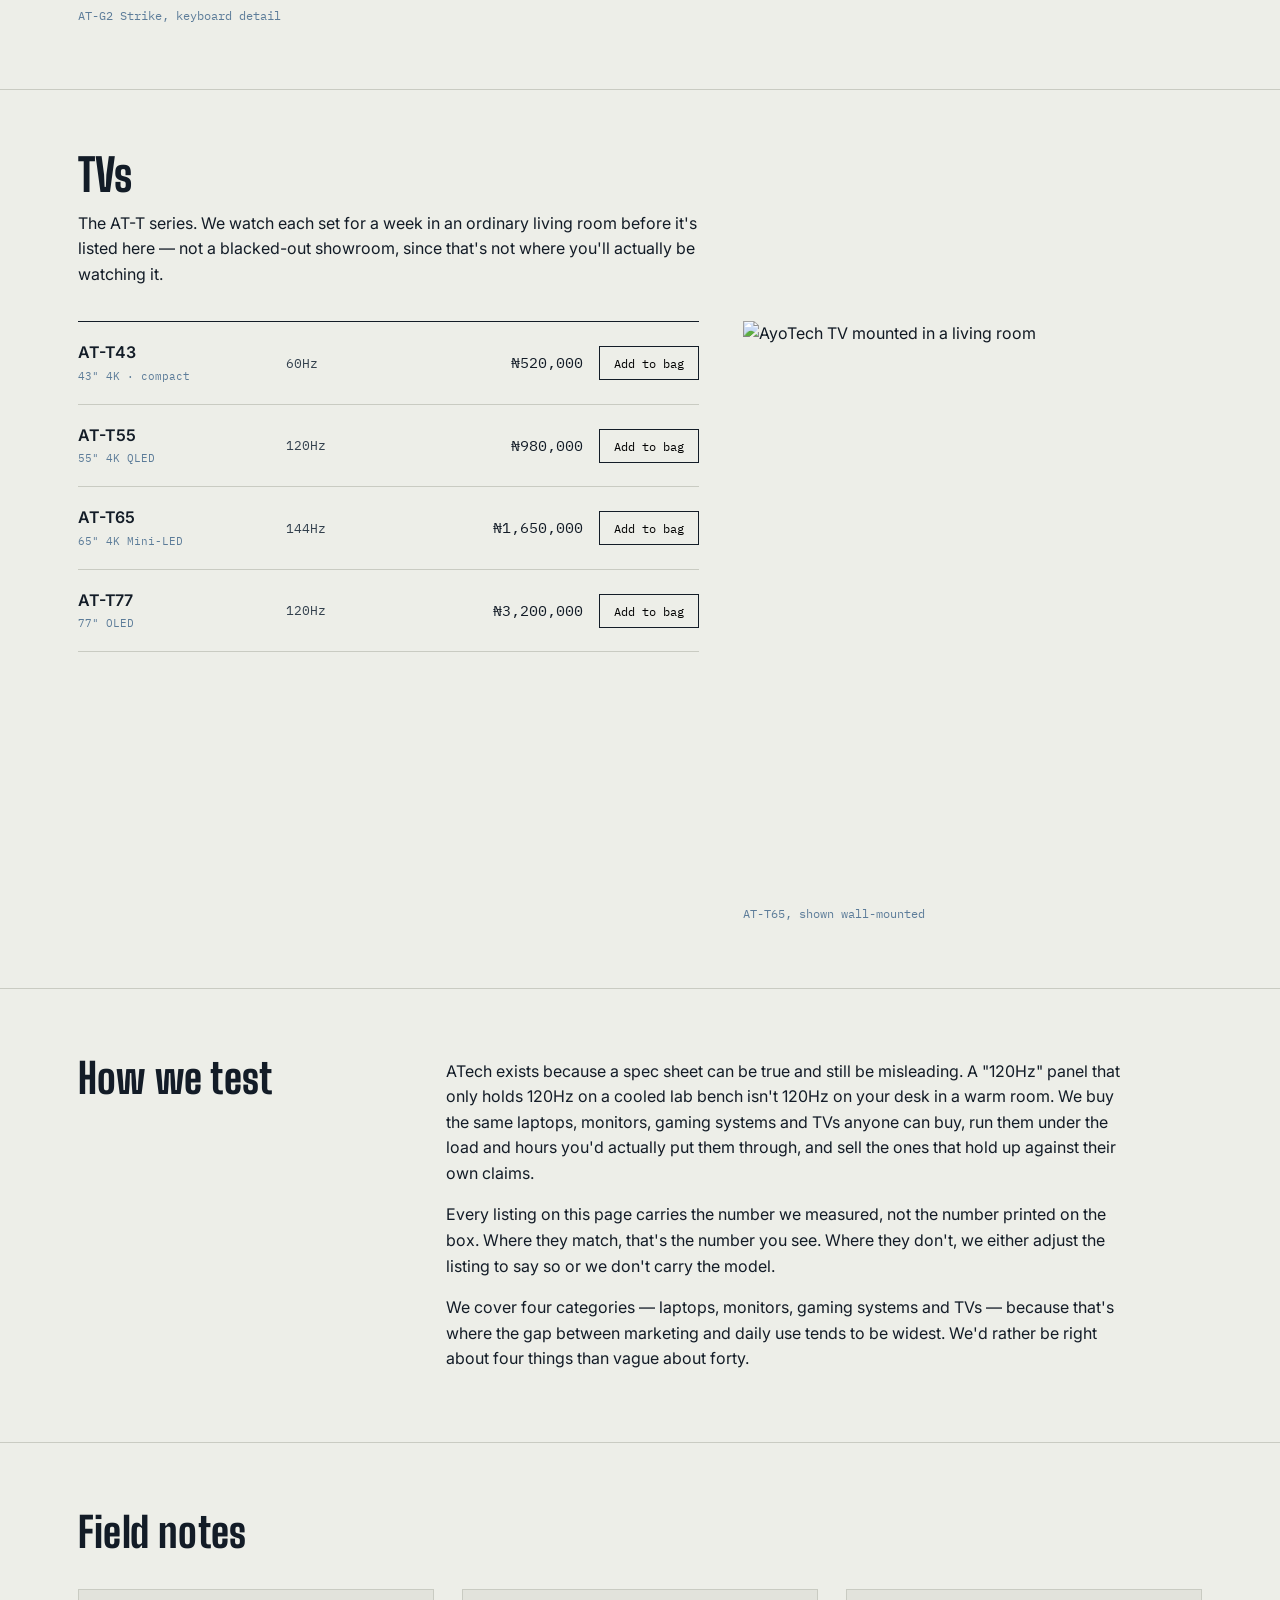
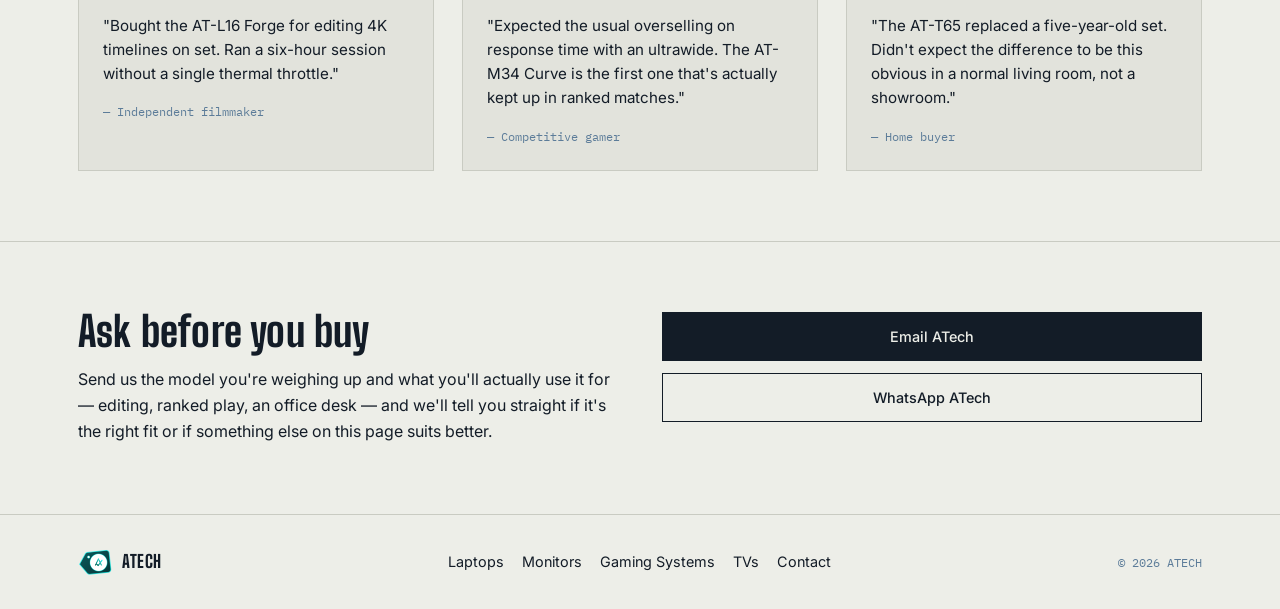
==== commit f4789473: "Update brand name from AyoTech to ATech" ====
--- a/index.html
+++ b/index.html
@@ -4,7 +4,8 @@
 <meta charset="UTF-8">
 <meta name="viewport" content="width=device-width, initial-scale=1.0">
 <title>ATech Sales🧑‍💻</title>
-<meta name="description" content="AyoTech tests every laptop, monitor, gaming system and TV against its own spec sheet, then sells the ones that hold up.">
+<link rel="icon" href="ayotech-icon.png" type="image/png">
+<meta name="description" content="ATech tests every laptop, monitor, gaming system and TV against its own spec sheet, then sells the ones that hold up.">
 <link rel="preconnect" href="https://fonts.googleapis.com">
 <link rel="preconnect" href="https://fonts.gstatic.com" crossorigin>
 <link href="https://fonts.googleapis.com/css2?family=Big+Shoulders+Display:wght@600;700;800&family=Inter:wght@400;500;600&family=IBM+Plex+Mono:wght@400;500&display=swap" rel="stylesheet">
@@ -60,7 +61,7 @@
       <div class="hero-grid">
         <div>
           <h1>The numbers on the spec sheet are the numbers you get.</h1>
-          <p class="lede">AyoTech tests every laptop, monitor, gaming system and TV we sell against its own claims — real load, real heat, real hours — then lists what we actually measured, not what the box promises.</p>
+          <p class="lede">ATech tests every laptop, monitor, gaming system and TV we sell against its own claims — real load, real heat, real hours — then lists what we actually measured, not what the box promises.</p>
           <div class="hero-ctas">
             <a href="#laptops" class="btn btn-solid">Browse the catalog</a>
             <a href="#about" class="btn btn-outline">How we test</a>
@@ -307,8 +308,8 @@
         <p class="prose">Send us the model you're weighing up and what you'll actually use it for — editing, ranked play, an office desk — and we'll tell you straight if it's the right fit or if something else on this page suits better.</p>
       </div>
       <div class="contact-actions">
-        <a class="btn btn-solid btn-block" href="https://mail.google.com/mail/?view=cm&to=bashirabdullateef2009@gmail.com">Email AyoTech</a>
-        <a class="btn btn-outline btn-block" href="https://wa.me/2348106274076" target="_blank" rel="noopener">WhatsApp AyoTech</a>
+        <a class="btn btn-solid btn-block" href="https://mail.google.com/mail/?view=cm&to=bashirabdullateef2009@gmail.com">Email ATech</a>
+        <a class="btn btn-outline btn-block" href="https://wa.me/2348106274076" target="_blank" rel="noopener">WhatsApp ATech</a>
       </div>
     </div>
   </section>
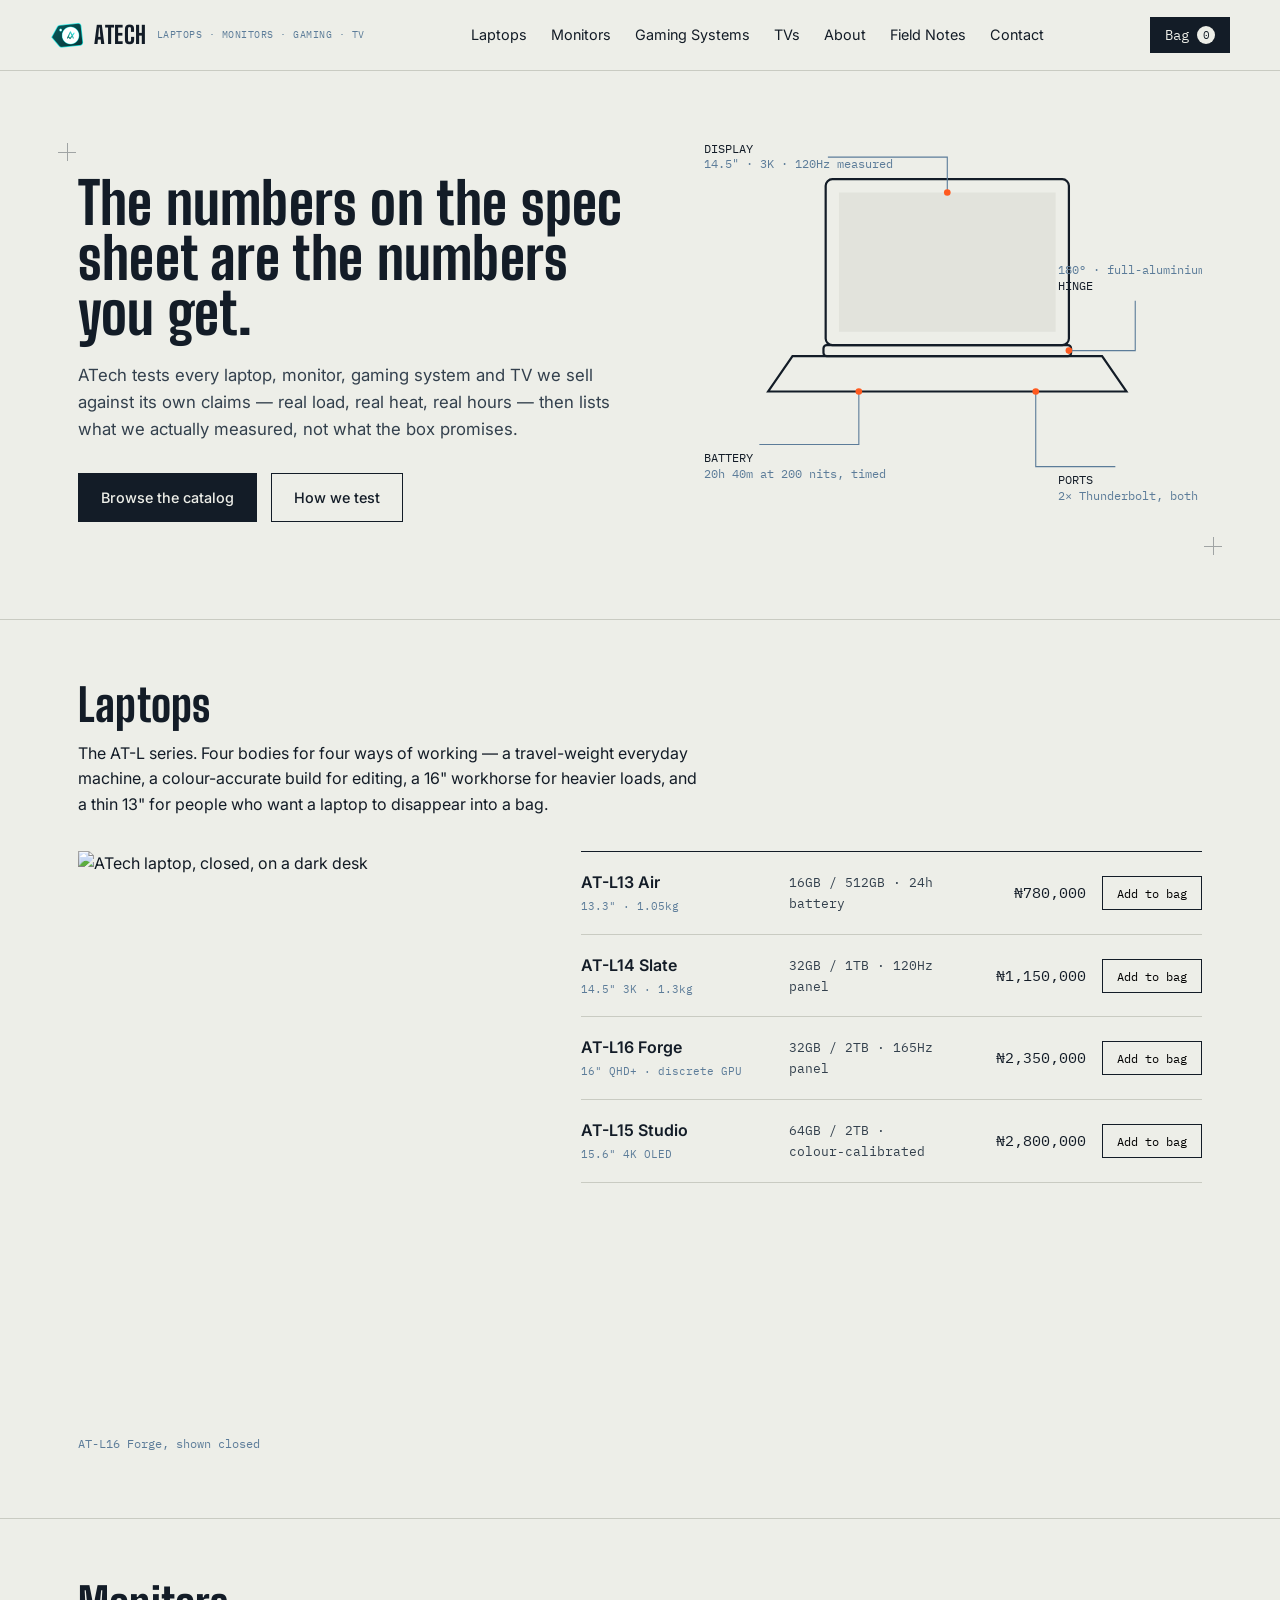
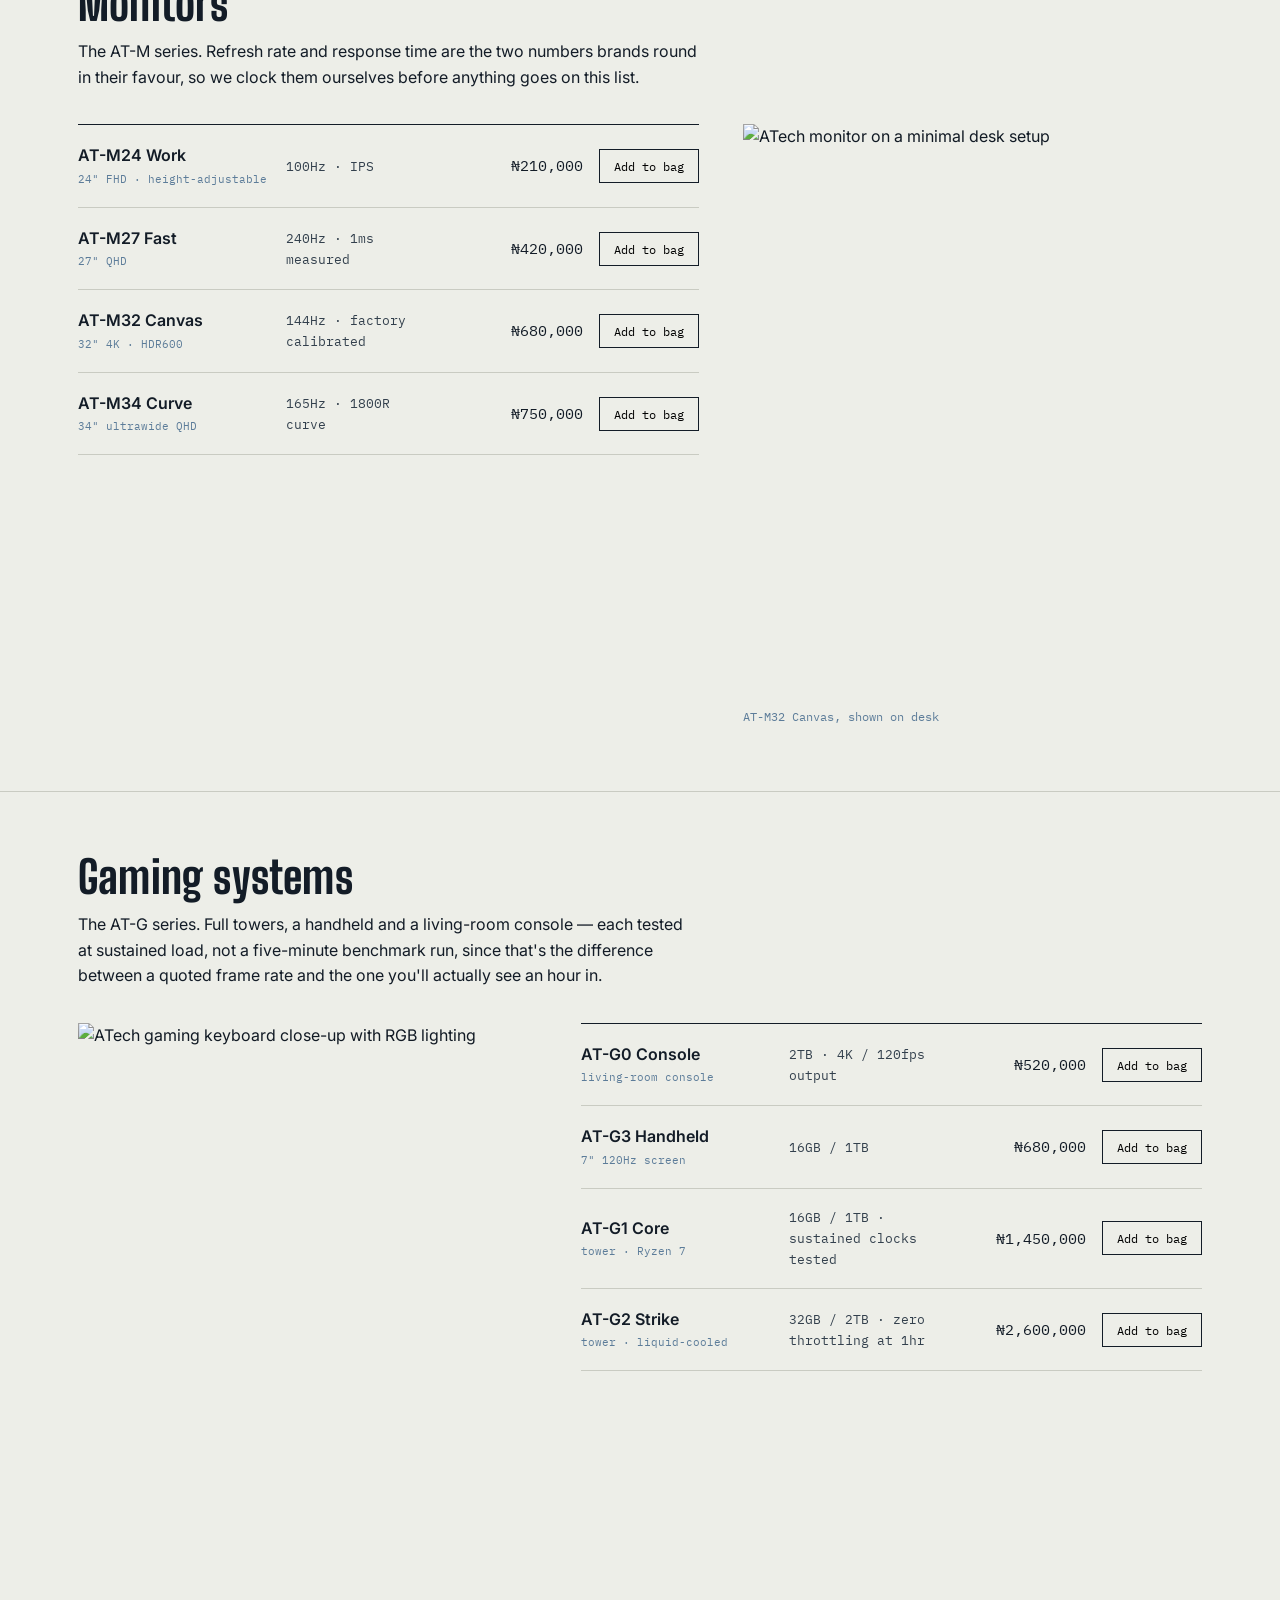
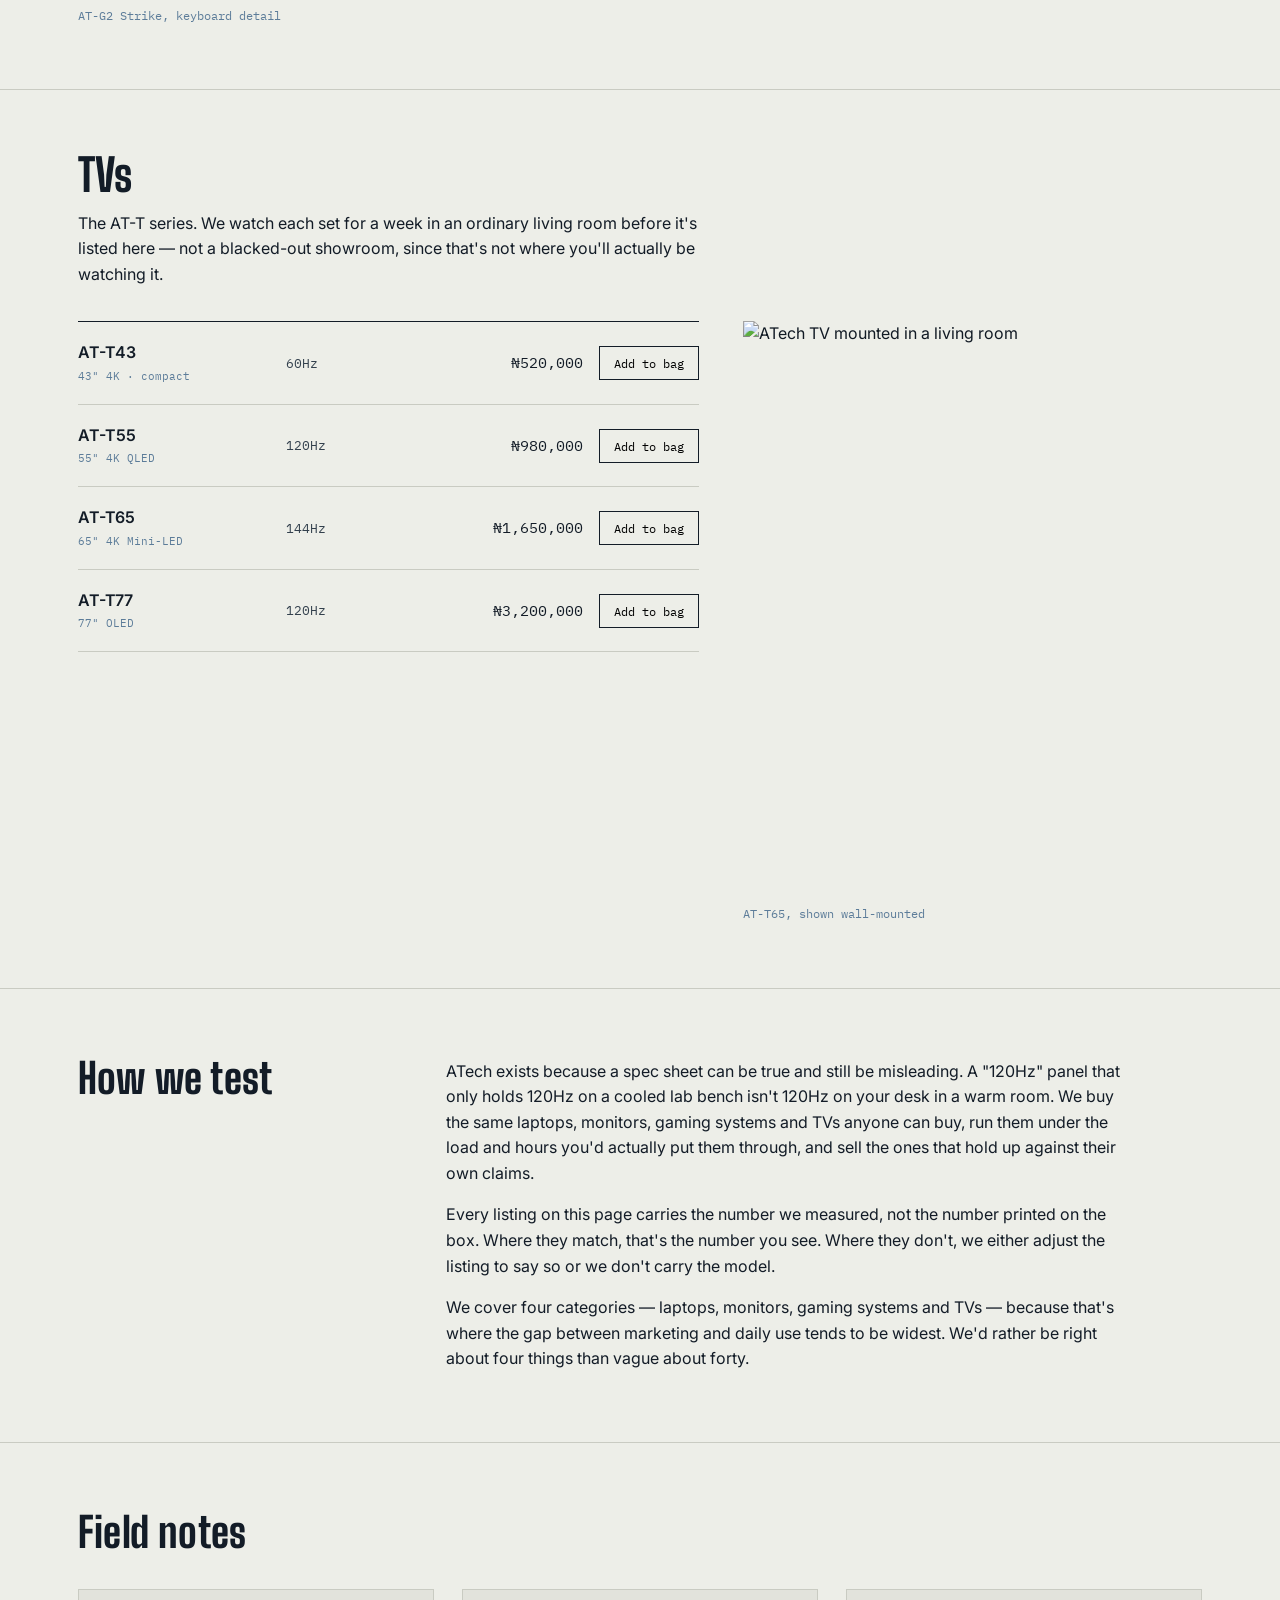
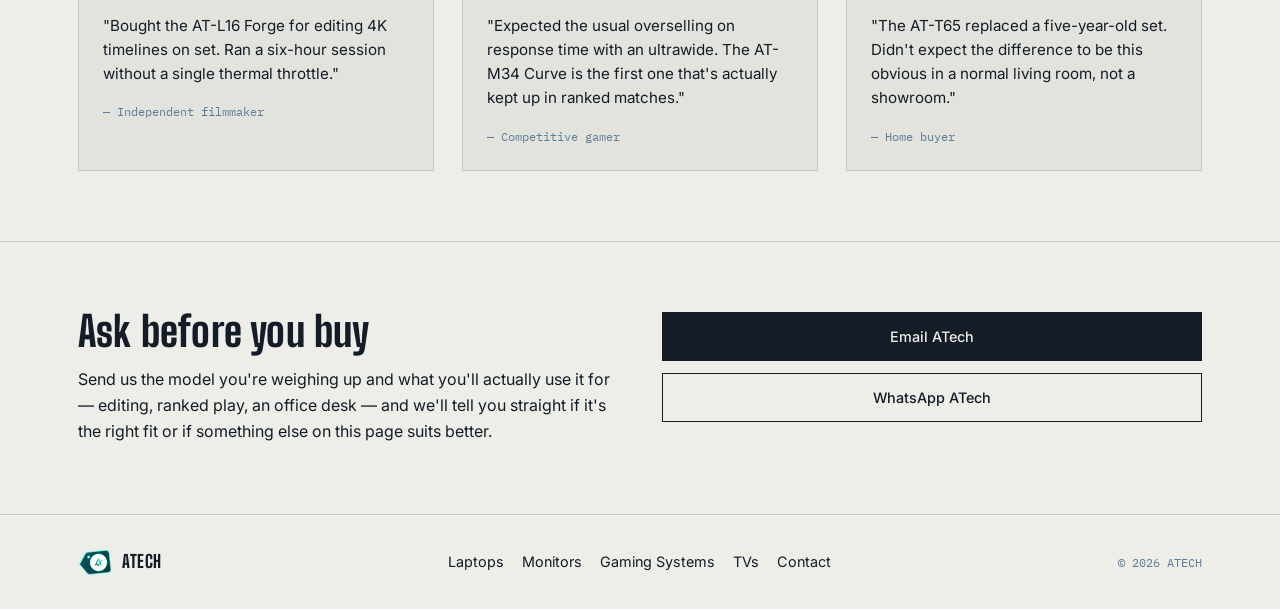
==== commit 28c75378: "Add files via upload" ====
--- a/index.html
+++ b/index.html
@@ -12,6 +12,10 @@
 <link rel="stylesheet" href="style.css">
 </head>
 <body>
+<div id="pageLoader" aria-hidden="true">
+  <img src="ayotech-icon.png" alt="" class="loader-mark">
+  <div class="loader-bar"><span></span></div>
+</div>
 <header>
   <div class="wrap nav-row">
     <a href="#home" class="logo"><img src="ayotech-icon.png" alt="" class="logo-mark">ATECH<span>LAPTOPS · MONITORS · GAMING · TV</span></a>
@@ -68,6 +72,7 @@
           </div>
         </div>
         <div class="diagram-wrap">
+          <div class="float-layer" id="diagramFloat">
           <svg viewBox="0 0 460 380" xmlns="http://www.w3.org/2000/svg" role="img" aria-label="Diagram of a laptop with measured specifications for display, hinge, battery life and ports">
             <rect x="120" y="40" width="220" height="150" rx="6" fill="none" stroke="#131C27" stroke-width="2"/>
             <rect x="132" y="52" width="196" height="126" fill="#E2E3DC"/>
@@ -94,6 +99,7 @@
             <text class="callout-label lbl4" x="330" y="316">PORTS</text>
             <text class="callout-value lbl4" x="330" y="330">2× Thunderbolt, both full-speed</text>
           </svg>
+          </div>
         </div>
       </div>
     </div>
@@ -102,16 +108,16 @@
   <!-- LAPTOPS -->
   <section class="category" id="laptops">
     <div class="wrap">
-      <div class="category-head">
+      <div class="category-head" data-reveal>
         <h2>Laptops</h2>
         <p class="prose">The AT-L series. Four bodies for four ways of working — a travel-weight everyday machine, a colour-accurate build for editing, a 16" workhorse for heavier loads, and a thin 13" for people who want a laptop to disappear into a bag.</p>
       </div>
       <div class="category-body">
-        <figure class="cat-image">
-          <img src="https://images.unsplash.com/photo-1591051475629-5459f4f030e2?auto=format&fit=crop&fm=jpg&q=85&w=1400" alt="AyoTech laptop, closed, on a dark desk">
+        <figure class="cat-image" data-reveal>
+          <img src="https://images.unsplash.com/photo-1591051475629-5459f4f030e2?auto=format&fit=crop&fm=jpg&q=85&w=1400" alt="ATech laptop, closed, on a dark desk">
           <figcaption>AT-L16 Forge, shown closed</figcaption>
         </figure>
-        <div class="spec-table" data-category="laptops">
+        <div class="spec-table" data-category="laptops" data-reveal>
           <div class="spec-row">
             <div class="spec-model">AT-L13 Air<span class="code">13.3" · 1.05kg</span></div>
             <div class="spec-detail">16GB / 512GB · 24h battery</div>
@@ -144,12 +150,12 @@
   <!-- MONITORS -->
   <section class="category flip" id="monitors">
     <div class="wrap">
-      <div class="category-head">
+      <div class="category-head" data-reveal>
         <h2>Monitors</h2>
         <p class="prose">The AT-M series. Refresh rate and response time are the two numbers brands round in their favour, so we clock them ourselves before anything goes on this list.</p>
       </div>
       <div class="category-body">
-        <div class="spec-table" data-category="monitors">
+        <div class="spec-table" data-category="monitors" data-reveal>
           <div class="spec-row">
             <div class="spec-model">AT-M24 Work<span class="code">24" FHD · height-adjustable</span></div>
             <div class="spec-detail">100Hz · IPS</div>
@@ -175,8 +181,8 @@
             <button class="add-btn" data-name="AT-M34 Curve" data-price="750000">Add to bag</button>
           </div>
         </div>
-        <figure class="cat-image">
-          <img src="https://images.unsplash.com/photo-1570485071395-29b575ea3b4e?auto=format&fit=crop&fm=jpg&q=85&w=1400" alt="AyoTech monitor on a minimal desk setup">
+        <figure class="cat-image" data-reveal>
+          <img src="https://images.unsplash.com/photo-1570485071395-29b575ea3b4e?auto=format&fit=crop&fm=jpg&q=85&w=1400" alt="ATech monitor on a minimal desk setup">
           <figcaption>AT-M32 Canvas, shown on desk</figcaption>
         </figure>
       </div>
@@ -186,16 +192,16 @@
   <!-- GAMING SYSTEMS -->
   <section class="category" id="gaming">
     <div class="wrap">
-      <div class="category-head">
+      <div class="category-head" data-reveal>
         <h2>Gaming systems</h2>
         <p class="prose">The AT-G series. Full towers, a handheld and a living-room console — each tested at sustained load, not a five-minute benchmark run, since that's the difference between a quoted frame rate and the one you'll actually see an hour in.</p>
       </div>
       <div class="category-body">
-        <figure class="cat-image">
-          <img src="https://images.unsplash.com/photo-1756694938594-e760b4bd3bfb?auto=format&fit=crop&fm=jpg&q=85&w=1400" alt="AyoTech gaming keyboard close-up with RGB lighting">
+        <figure class="cat-image" data-reveal>
+          <img src="https://images.unsplash.com/photo-1756694938594-e760b4bd3bfb?auto=format&fit=crop&fm=jpg&q=85&w=1400" alt="ATech gaming keyboard close-up with RGB lighting">
           <figcaption>AT-G2 Strike, keyboard detail</figcaption>
         </figure>
-        <div class="spec-table" data-category="gaming">
+        <div class="spec-table" data-category="gaming" data-reveal>
           <div class="spec-row">
             <div class="spec-model">AT-G0 Console<span class="code">living-room console</span></div>
             <div class="spec-detail">2TB · 4K / 120fps output</div>
@@ -228,12 +234,12 @@
   <!-- TVS -->
   <section class="category flip" id="tvs">
     <div class="wrap">
-      <div class="category-head">
+      <div class="category-head" data-reveal>
         <h2>TVs</h2>
         <p class="prose">The AT-T series. We watch each set for a week in an ordinary living room before it's listed here — not a blacked-out showroom, since that's not where you'll actually be watching it.</p>
       </div>
       <div class="category-body">
-        <div class="spec-table" data-category="tvs">
+        <div class="spec-table" data-category="tvs" data-reveal>
           <div class="spec-row">
             <div class="spec-model">AT-T43<span class="code">43" 4K · compact</span></div>
             <div class="spec-detail">60Hz</div>
@@ -259,8 +265,8 @@
             <button class="add-btn" data-name="AT-T77" data-price="3200000">Add to bag</button>
           </div>
         </div>
-        <figure class="cat-image">
-          <img src="https://images.unsplash.com/photo-1521607630287-ee2e81ad3ced?auto=format&fit=crop&fm=jpg&q=85&w=1400" alt="AyoTech TV mounted in a living room">
+        <figure class="cat-image" data-reveal>
+          <img src="https://images.unsplash.com/photo-1521607630287-ee2e81ad3ced?auto=format&fit=crop&fm=jpg&q=85&w=1400" alt="ATech TV mounted in a living room">
           <figcaption>AT-T65, shown wall-mounted</figcaption>
         </figure>
       </div>
@@ -269,7 +275,7 @@
 
   <!-- ABOUT -->
   <section class="about" id="about">
-    <div class="wrap about-grid">
+    <div class="wrap about-grid" data-reveal>
       <h2>How we test</h2>
       <div class="prose" style="max-width:68ch;">
         <p>ATech exists because a spec sheet can be true and still be misleading. A "120Hz" panel that only holds 120Hz on a cooled lab bench isn't 120Hz on your desk in a warm room. We buy the same laptops, monitors, gaming systems and TVs anyone can buy, run them under the load and hours you'd actually put them through, and sell the ones that hold up against their own claims.</p>
@@ -284,15 +290,15 @@
     <div class="wrap">
       <h2>Field notes</h2>
       <div class="notes-grid">
-        <div class="note">
+        <div class="note" data-reveal>
           <p>"Bought the AT-L16 Forge for editing 4K timelines on set. Ran a six-hour session without a single thermal throttle."</p>
           <cite>— Independent filmmaker</cite>
         </div>
-        <div class="note">
+        <div class="note" data-reveal>
           <p>"Expected the usual overselling on response time with an ultrawide. The AT-M34 Curve is the first one that's actually kept up in ranked matches."</p>
           <cite>— Competitive gamer</cite>
         </div>
-        <div class="note">
+        <div class="note" data-reveal>
           <p>"The AT-T65 replaced a five-year-old set. Didn't expect the difference to be this obvious in a normal living room, not a showroom."</p>
           <cite>— Home buyer</cite>
         </div>
@@ -302,7 +308,7 @@
 
   <!-- CONTACT -->
   <section class="contact" id="contact">
-    <div class="wrap contact-grid">
+    <div class="wrap contact-grid" data-reveal>
       <div>
         <h2>Ask before you buy</h2>
         <p class="prose">Send us the model you're weighing up and what you'll actually use it for — editing, ranked play, an office desk — and we'll tell you straight if it's the right fit or if something else on this page suits better.</p>
@@ -318,7 +324,7 @@
 
 <footer>
   <div class="wrap footer-row">
-    <span class="logo" style="font-size:1.1rem;"><img src="ayotech-icon.png" alt="AyoTech" class="logo-mark">ATECH</span>
+    <span class="logo" style="font-size:1.1rem;"><img src="ayotech-icon.png" alt="ATech" class="logo-mark">ATECH</span>
     <nav>
       <ul>
         <li><a href="#laptops">Laptops</a></li>
--- a/style.css
+++ b/style.css
@@ -30,6 +30,67 @@
   img{display:block;max-width:100%;height:auto;}
   button{font-family:inherit;cursor:pointer;border:none;background:none;}
   :focus-visible{outline:2px solid var(--signal);outline-offset:2px;}
+
+  /* ---------- Page loader ---------- */
+  #pageLoader{
+    position:fixed;inset:0;z-index:999;
+    background:var(--paper);
+    display:flex;flex-direction:column;align-items:center;justify-content:center;gap:18px;
+    transition:opacity 0.5s ease, visibility 0.5s ease;
+  }
+  #pageLoader.hidden{opacity:0;visibility:hidden;pointer-events:none;}
+  .loader-mark{
+    width:64px;height:64px;object-fit:contain;
+    animation:loaderPulse 1.1s ease-in-out infinite;
+  }
+  @keyframes loaderPulse{
+    0%,100%{transform:scale(1);opacity:1;}
+    50%{transform:scale(0.88);opacity:0.7;}
+  }
+  .loader-bar{width:140px;height:2px;background:var(--hairline);overflow:hidden;}
+  .loader-bar span{
+    display:block;width:40%;height:100%;background:var(--signal);
+    animation:loaderSlide 1.1s ease-in-out infinite;
+  }
+  @keyframes loaderSlide{
+    0%{transform:translateX(-100%);}
+    100%{transform:translateX(350%);}
+  }
+
+  /* ---------- Entrance animation ---------- */
+  @keyframes fadeSlideDown{
+    from{opacity:0;transform:translateY(-10px);}
+    to{opacity:1;transform:translateY(0);}
+  }
+  @keyframes fadeSlideUp{
+    from{opacity:0;transform:translateY(16px);}
+    to{opacity:1;transform:translateY(0);}
+  }
+  header .logo,header nav#siteNav li,header .cart-toggle{
+    opacity:0;animation:fadeSlideDown 0.5s ease forwards;animation-play-state:paused;
+  }
+  body.loaded header .logo,body.loaded header nav#siteNav li,body.loaded header .cart-toggle{
+    animation-play-state:running;
+  }
+  header .logo{animation-delay:0.05s;}
+  header nav#siteNav li:nth-child(1){animation-delay:0.12s;}
+  header nav#siteNav li:nth-child(2){animation-delay:0.17s;}
+  header nav#siteNav li:nth-child(3){animation-delay:0.22s;}
+  header nav#siteNav li:nth-child(4){animation-delay:0.27s;}
+  header nav#siteNav li:nth-child(5){animation-delay:0.32s;}
+  header nav#siteNav li:nth-child(6){animation-delay:0.37s;}
+  header nav#siteNav li:nth-child(7){animation-delay:0.42s;}
+  header .cart-toggle{animation-delay:0.4s;}
+
+  [data-reveal]{opacity:0;transform:translateY(20px);transition:opacity 0.6s ease, transform 0.6s ease;}
+  [data-reveal].is-visible{opacity:1;transform:translateY(0);}
+
+  @media (prefers-reduced-motion: reduce){
+    header .logo,header nav#siteNav li,header .cart-toggle{animation:none;opacity:1;transform:none;}
+    [data-reveal]{opacity:1;transform:none;transition:none;}
+    .loader-mark,.loader-bar span{animation:none;}
+    .diagram-wrap .float-layer{animation:none;transform:none !important;}
+  }
 
   .wrap{max-width:1180px;margin:0 auto;padding:0 28px;}
   .prose{max-width:62ch;}
@@ -151,8 +212,21 @@
   .crosshair.tl{top:8px;left:8px;}
   .crosshair.br{bottom:8px;right:8px;}
 
-  .diagram-wrap{position:relative;}
+  .diagram-wrap{position:relative;perspective:900px;}
   .diagram-wrap svg{width:100%;height:auto;}
+  .diagram-wrap .float-layer{
+    animation:floatY 4.5s ease-in-out infinite;
+    transition:transform 0.15s ease-out;
+    transform-style:preserve-3d;
+  }
+  @keyframes floatY{
+    0%,100%{transform:translateY(0px) rotateX(0deg) rotateY(0deg);}
+    50%{transform:translateY(-14px) rotateX(0deg) rotateY(0deg);}
+  }
+  @media (max-width:860px){
+    .diagram-wrap{perspective:none;}
+    .diagram-wrap .float-layer{animation:none;transform:none !important;}
+  }
   .leader{stroke:var(--steel);stroke-width:1;fill:none;stroke-dasharray:140;stroke-dashoffset:140;}
   .leader-dot{fill:var(--signal);}
   .callout-label{font-family:'IBM Plex Mono',monospace;font-size:11px;fill:var(--ink);opacity:0;}
@@ -222,7 +296,16 @@
   .notes{padding:70px 0;border-top:1px solid var(--hairline);}
   .notes h2{font-size:clamp(1.9rem,3.6vw,2.6rem);margin-bottom:36px;}
   .notes-grid{display:grid;grid-template-columns:repeat(3,1fr);gap:28px;}
-  .note{border:1px solid var(--hairline);padding:24px;background:var(--panel);}
+  .note{
+    border:1px solid var(--hairline);padding:24px;background:var(--panel);
+    transition-delay:0s;
+    transition-property:opacity,transform,box-shadow,border-color;
+    transition-duration:0.6s,0.3s,0.25s,0.25s;
+    transition-timing-function:ease;
+  }
+  .note:hover{transform:translateY(-4px);border-color:var(--steel);box-shadow:0 8px 18px rgba(19,28,39,0.08);}
+  .notes-grid .note:nth-child(2){transition-delay:0.1s;}
+  .notes-grid .note:nth-child(3){transition-delay:0.2s;}
   .note p{font-size:0.95rem;margin-bottom:16px;}
   .note cite{
     font-style:normal;font-family:'IBM Plex Mono',monospace;
